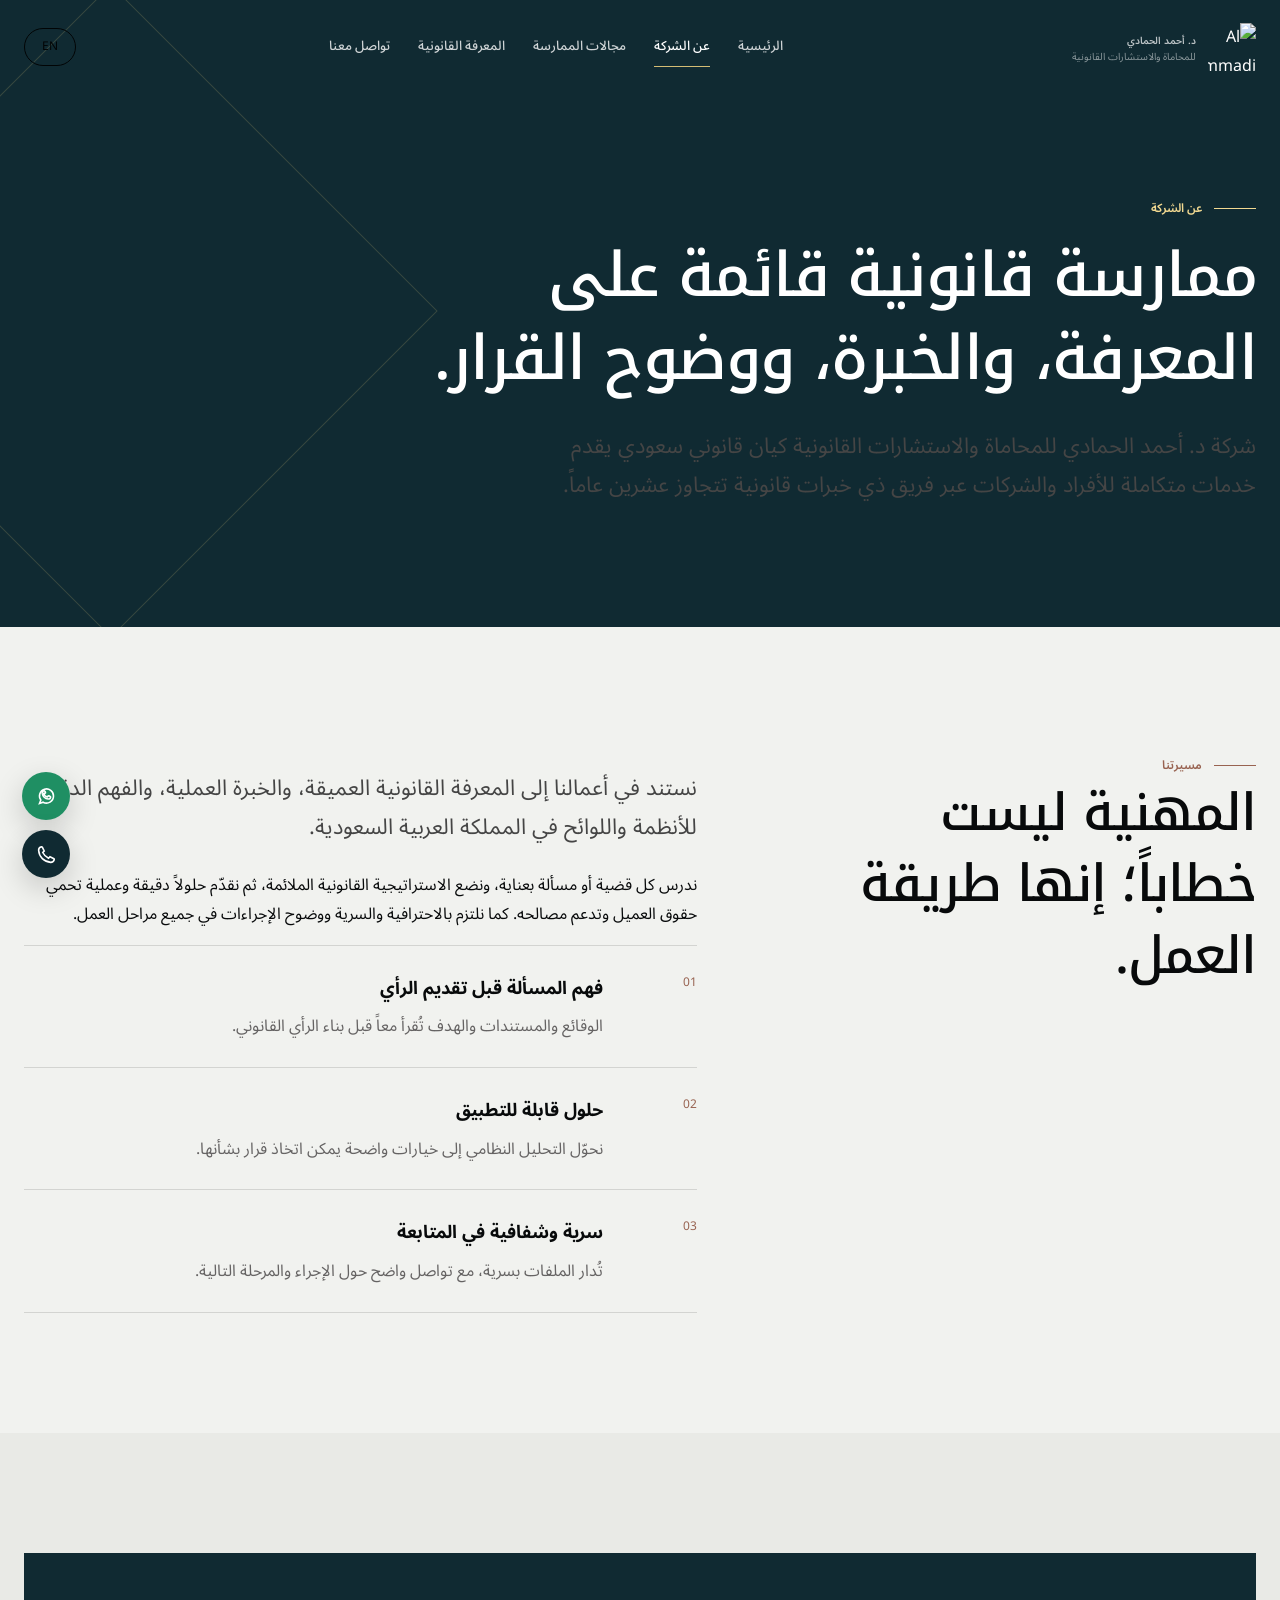
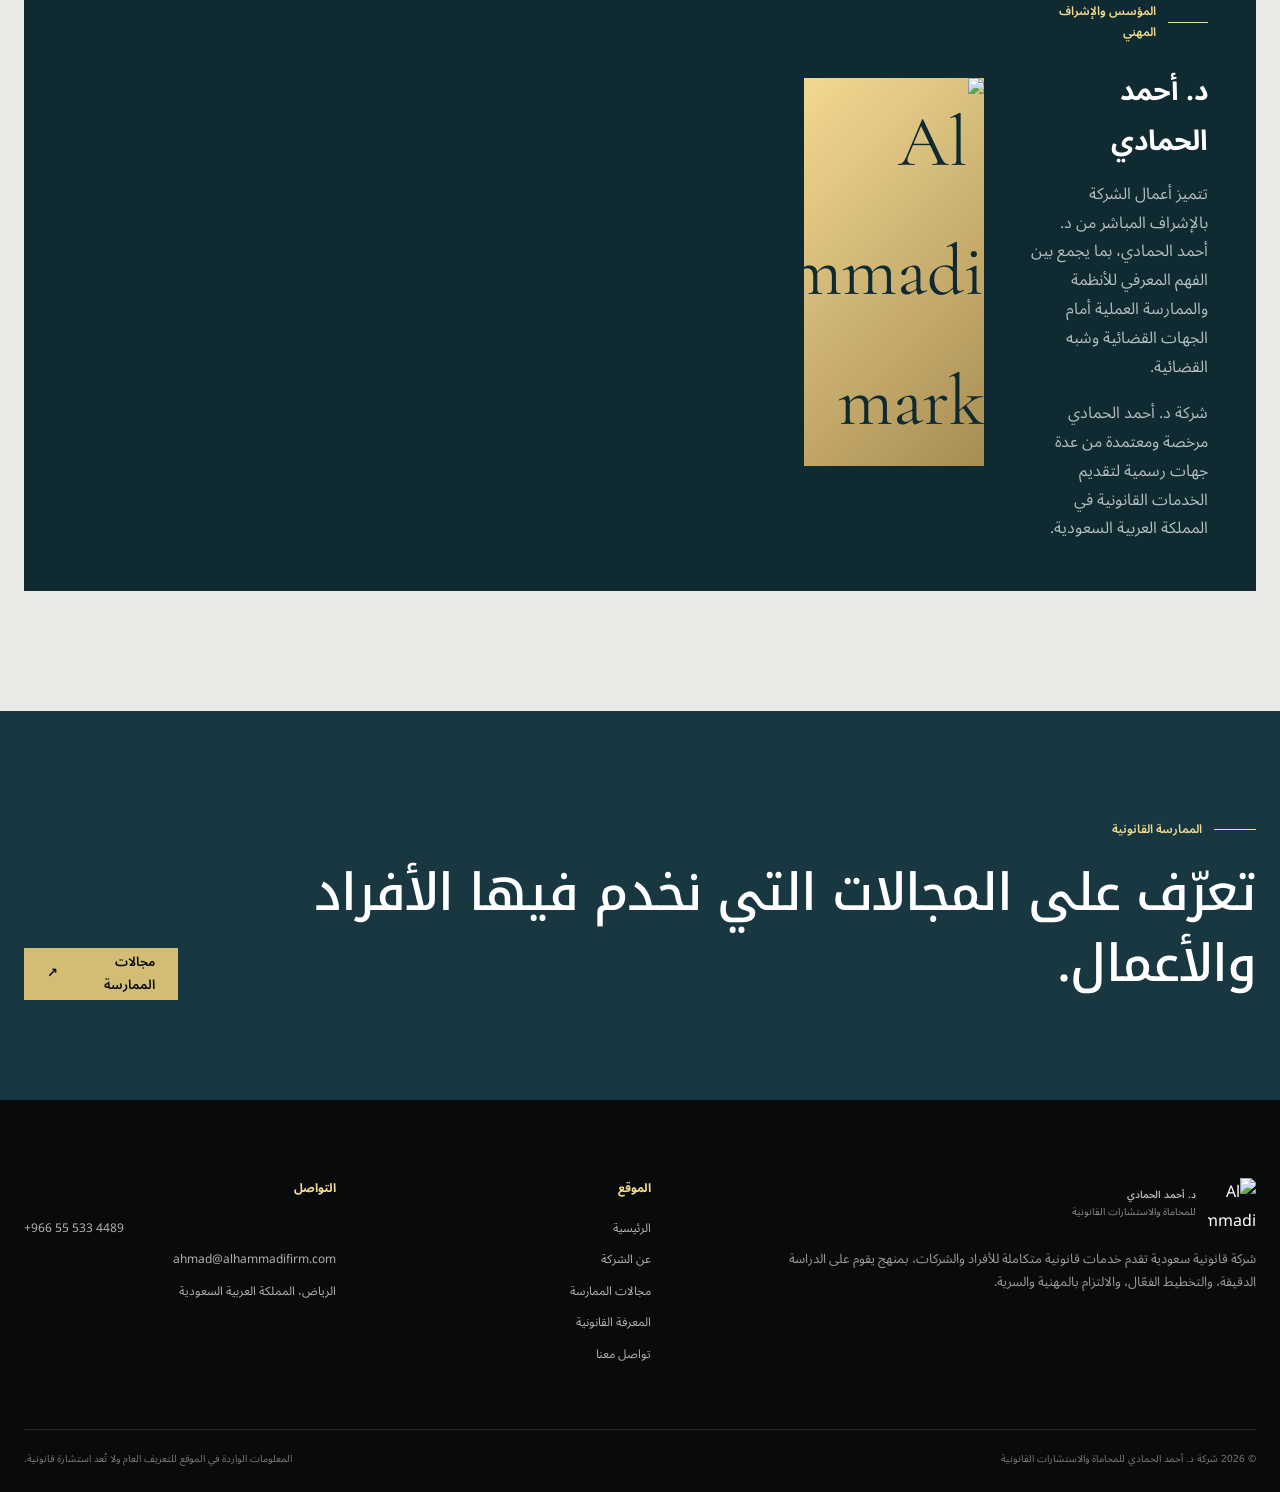
==== about.html @ 2053f221 "Add about.html" ====
<!doctype html>
<html lang="ar" dir="rtl">
<head>
  <meta charset="utf-8">
  <meta name="viewport" content="width=device-width, initial-scale=1">
  <meta name="description" content="تعرف على شركة د. أحمد الحمادي للمحاماة والاستشارات القانونية ومنهجها في الممارسة القانونية.">
  <meta name="theme-color" content="#102A32">
  <meta property="og:type" content="website"><meta property="og:title" content="About | Dr. Ahmad Al Hammadi Law Firm"><meta property="og:description" content="تعرف على شركة د. أحمد الحمادي للمحاماة والاستشارات القانونية ومنهجها في الممارسة القانونية.">
  <link rel="icon" href="https://alhammadifirm.com/wp-content/uploads/2026/07/cropped-1-300x300.png" type="image/png">
  <link rel="stylesheet" href="assets/styles.css">
  <title>عن الشركة | د. أحمد الحمادي</title>
</head>
<body data-title-ar="عن الشركة | د. أحمد الحمادي" data-title-en="About | Dr. Ahmad Al Hammadi Law Firm">

<header class="site-header">
  <div class="container header-inner">
    <a class="brand" href="index.html" aria-label="Al Hammadi Law Firm">
      <img src="https://alhammadifirm.com/wp-content/uploads/2026/07/cropped-1-300x300.png" alt="Al Hammadi Law Firm logo">
      <span class="brand-copy">
        <strong><span class="lang-ar">د. أحمد الحمادي</span><span class="lang-en">Dr. Ahmad Al Hammadi</span></strong>
        <span><span class="lang-ar">للمحاماة والاستشارات القانونية</span><span class="lang-en">Law Firm & Legal Consultancy</span></span>
      </span>
    </a>
    <nav class="nav" aria-label="Main navigation"><a href="index.html" class=""><span class="lang-ar">الرئيسية</span><span class="lang-en">Home</span></a><a href="about.html" class="active"><span class="lang-ar">عن الشركة</span><span class="lang-en">About</span></a><a href="practice-areas.html" class=""><span class="lang-ar">مجالات الممارسة</span><span class="lang-en">Practice Areas</span></a><a href="knowledge.html" class=""><span class="lang-ar">المعرفة القانونية</span><span class="lang-en">Legal Knowledge</span></a><a href="contact.html" class=""><span class="lang-ar">تواصل معنا</span><span class="lang-en">Contact</span></a></nav>
    <div class="header-actions">
      <button class="lang-switch" data-lang-switch type="button">EN</button>
      <button class="menu-toggle" data-menu-toggle type="button" aria-expanded="false" aria-label="Menu">☰</button>
    </div>
  </div>
</header>
<main>
<section class="page-hero"><div class="container"><div class="page-hero-copy"><span class="eyebrow light"><span class="lang-ar">عن الشركة</span><span class="lang-en">About the firm</span></span><h1 class="title-xl"><span class="lang-ar">ممارسة قانونية قائمة على المعرفة، والخبرة، ووضوح القرار.</span><span class="lang-en">Legal practice grounded in knowledge, experience and clarity.</span></h1><p class="lead"><span class="lang-ar">شركة د. أحمد الحمادي للمحاماة والاستشارات القانونية كيان قانوني سعودي يقدم خدمات متكاملة للأفراد والشركات عبر فريق ذي خبرات قانونية تتجاوز عشرين عاماً.</span><span class="lang-en">Dr. Ahmad Al Hammadi Law Firm & Legal Consultancy is a Saudi legal practice serving individuals and businesses through a team with more than twenty years of legal experience.</span></p></div></div></section>
<section class="section"><div class="container split"><div class="sticky reveal"><span class="eyebrow"><span class="lang-ar">مسيرتنا</span><span class="lang-en">Our practice</span></span><h2 class="title-lg"><span class="lang-ar">المهنية ليست خطاباً؛ إنها طريقة العمل.</span><span class="lang-en">Professionalism is not a statement. It is the way the work is done.</span></h2></div><div class="copy reveal"><p class="lead"><span class="lang-ar">نستند في أعمالنا إلى المعرفة القانونية العميقة، والخبرة العملية، والفهم الدقيق للأنظمة واللوائح في المملكة العربية السعودية.</span><span class="lang-en">Our work is grounded in legal knowledge, practical experience and a precise understanding of the laws and regulations of the Kingdom of Saudi Arabia.</span></p><p><span class="lang-ar">ندرس كل قضية أو مسألة بعناية، ونضع الاستراتيجية القانونية الملائمة، ثم نقدّم حلولاً دقيقة وعملية تحمي حقوق العميل وتدعم مصالحه. كما نلتزم بالاحترافية والسرية ووضوح الإجراءات في جميع مراحل العمل.</span><span class="lang-en">We study each matter carefully, develop the appropriate legal strategy and provide precise, practical solutions that protect client rights and support their interests. Professionalism, confidentiality and procedural clarity guide every stage of the engagement.</span></p><div class="rule-list"><div class="rule-item"><span class="rule-no">01</span><div><h3><span class="lang-ar">فهم المسألة قبل تقديم الرأي</span><span class="lang-en">Understand before advising</span></h3><p><span class="lang-ar">الوقائع والمستندات والهدف تُقرأ معاً قبل بناء الرأي القانوني.</span><span class="lang-en">Facts, documents and the client objective are considered together before legal advice is formed.</span></p></div></div><div class="rule-item"><span class="rule-no">02</span><div><h3><span class="lang-ar">حلول قابلة للتطبيق</span><span class="lang-en">Actionable legal solutions</span></h3><p><span class="lang-ar">نحوّل التحليل النظامي إلى خيارات واضحة يمكن اتخاذ قرار بشأنها.</span><span class="lang-en">We translate legal analysis into clear options that can support a decision.</span></p></div></div><div class="rule-item"><span class="rule-no">03</span><div><h3><span class="lang-ar">سرية وشفافية في المتابعة</span><span class="lang-en">Confidentiality & transparency</span></h3><p><span class="lang-ar">تُدار الملفات بسرية، مع تواصل واضح حول الإجراء والمرحلة التالية.</span><span class="lang-en">Matters are handled confidentially with clear communication on progress and next steps.</span></p></div></div></div></div></div></section>
<section class="section wash"><div class="container"><div class="founder-card reveal"><div><span class="eyebrow light"><span class="lang-ar">المؤسس والإشراف المهني</span><span class="lang-en">Founder & professional oversight</span></span><h2 class="founder-name"><span class="lang-ar">د. أحمد الحمادي</span><span class="lang-en">Dr. Ahmad Al Hammadi</span></h2><p><span class="lang-ar">تتميز أعمال الشركة بالإشراف المباشر من د. أحمد الحمادي، بما يجمع بين الفهم المعرفي للأنظمة والممارسة العملية أمام الجهات القضائية وشبه القضائية.</span><span class="lang-en">The firm’s work benefits from the direct oversight of Dr. Ahmad Al Hammadi, combining legal understanding with practical experience before judicial and quasi-judicial bodies.</span></p><p style="margin-top:18px"><span class="lang-ar">شركة د. أحمد الحمادي مرخصة ومعتمدة من عدة جهات رسمية لتقديم الخدمات القانونية في المملكة العربية السعودية.</span><span class="lang-en">The firm is licensed and accredited by official authorities to provide legal services in Saudi Arabia.</span></p></div><div class="founder-monogram"><img src="https://alhammadifirm.com/wp-content/uploads/2026/07/cropped-1-300x300.png" alt="Al Hammadi mark"></div></div></div></section>
<section class="cta"><div class="container cta-inner"><div><span class="eyebrow light"><span class="lang-ar">الممارسة القانونية</span><span class="lang-en">Legal practice</span></span><h2 class="title-lg"><span class="lang-ar">تعرّف على المجالات التي نخدم فيها الأفراد والأعمال.</span><span class="lang-en">Explore the practice areas serving individuals and businesses.</span></h2></div><a class="btn-primary" href="practice-areas.html"><span class="lang-ar">مجالات الممارسة</span><span class="lang-en">Practice areas</span> <span>↗</span></a></div></section>
</main>

<footer class="footer">
  <div class="container">
    <div class="footer-top">
      <div class="footer-brand">
        <a class="brand" href="index.html"><img src="https://alhammadifirm.com/wp-content/uploads/2026/07/cropped-1-300x300.png" alt="Al Hammadi Law Firm logo"><span class="brand-copy"><strong><span class="lang-ar">د. أحمد الحمادي</span><span class="lang-en">Dr. Ahmad Al Hammadi</span></strong><span><span class="lang-ar">للمحاماة والاستشارات القانونية</span><span class="lang-en">Law Firm & Legal Consultancy</span></span></span></a>
        <p><span class="lang-ar">شركة قانونية سعودية تقدم خدمات قانونية متكاملة للأفراد والشركات، بمنهج يقوم على الدراسة الدقيقة، والتخطيط الفعّال، والالتزام بالمهنية والسرية.</span><span class="lang-en">A Saudi law firm providing integrated legal services to individuals and businesses through careful analysis, effective planning, professionalism and confidentiality.</span></p>
      </div>
      <div><h4><span class="lang-ar">الموقع</span><span class="lang-en">Explore</span></h4><div class="footer-links"><a href="index.html"><span class="lang-ar">الرئيسية</span><span class="lang-en">Home</span></a><a href="about.html"><span class="lang-ar">عن الشركة</span><span class="lang-en">About</span></a><a href="practice-areas.html"><span class="lang-ar">مجالات الممارسة</span><span class="lang-en">Practice Areas</span></a><a href="knowledge.html"><span class="lang-ar">المعرفة القانونية</span><span class="lang-en">Legal Knowledge</span></a><a href="contact.html"><span class="lang-ar">تواصل معنا</span><span class="lang-en">Contact</span></a></div></div>
      <div><h4><span class="lang-ar">التواصل</span><span class="lang-en">Contact</span></h4><div class="footer-links">
        <a href="tel:+966555334489" dir="ltr">+966 55 533 4489</a>
        <a href="mailto:ahmad@alhammadifirm.com">ahmad@alhammadifirm.com</a>
        <span><span class="lang-ar">الرياض، المملكة العربية السعودية</span><span class="lang-en">Riyadh, Saudi Arabia</span></span>
      </div></div>
    </div>
    <div class="footer-bottom"><span>© 2026 <span class="lang-ar">شركة د. أحمد الحمادي للمحاماة والاستشارات القانونية</span><span class="lang-en">Dr. Ahmad Al Hammadi Law Firm & Legal Consultancy</span></span><span><span class="lang-ar">المعلومات الواردة في الموقع للتعريف العام ولا تُعد استشارة قانونية.</span><span class="lang-en">Website information is for general purposes and does not constitute legal advice.</span></span></div>
  </div>
</footer>
<div class="floating-actions" aria-label="Quick contact">
  <a class="float-btn whatsapp" href="https://wa.me/966555334489" target="_blank" rel="noopener" aria-label="WhatsApp">
    <svg viewBox="0 0 24 24" fill="none" stroke="currentColor" stroke-width="1.8"><path d="M20 11.5A8 8 0 0 1 8.1 18.5L4 20l1.5-4A8 8 0 1 1 20 11.5Z"/><path d="M9 8.5c.3 2 2 3.7 4 4l1-1.2c.2-.2.5-.3.8-.1l1.5.7c.3.1.4.4.4.7-.2 1.4-1.4 2.4-2.8 2.3-3.5-.3-6.4-3.2-6.8-6.7-.1-1.4.9-2.6 2.3-2.8.3 0 .6.1.7.4l.7 1.5c.1.3.1.6-.1.8L9 8.5Z"/></svg>
  </a>
  <a class="float-btn call" href="tel:+966555334489" aria-label="Call">
    <svg viewBox="0 0 24 24" fill="none" stroke="currentColor" stroke-width="1.8"><path d="M7.2 3.5 9.4 8 7.7 9.7c1.2 2.4 4.2 5.4 6.6 6.6l1.7-1.7 4.5 2.2c.3.2.5.5.4.9-.5 2-2.1 3.3-4.1 3.3C9.2 20.5 3.5 14.8 3 7.2c-.1-2 1.3-3.6 3.3-4.1.4-.1.7.1.9.4Z"/></svg>
  </a>
</div>
<script src="assets/app.js"></script>
</body></html>
---- assets/styles.css ----
@import url('https://fonts.googleapis.com/css2?family=Cormorant+Garamond:wght@500;600&family=Noto+Kufi+Arabic:wght@300;400;500;600&family=Noto+Sans+Arabic:wght@300;400;500;600&display=swap');
:root{--ink:#080a0b;--night:#102a32;--night2:#183741;--paper:#f1f2ef;--wash:#e9eae6;--muted:#656363;--gold:#d3bc74;--gold2:#f2d991;--copper:#986351;--line:rgba(8,10,11,.13);--container:min(1240px,calc(100vw - 48px));--shadow:0 18px 60px rgba(8,10,11,.1)}
*{box-sizing:border-box}html{scroll-behavior:smooth;background:var(--paper)}body{margin:0;background:var(--paper);color:var(--ink);font-family:'Noto Sans Arabic',system-ui,-apple-system,BlinkMacSystemFont,'Segoe UI',sans-serif;line-height:1.8;overflow-x:hidden}html[dir=ltr] body{font-family:Inter,system-ui,-apple-system,BlinkMacSystemFont,'Segoe UI',sans-serif;line-height:1.65}body.menu-open{overflow:hidden}a{color:inherit;text-decoration:none}button,input,textarea,select{font:inherit}img,svg{max-width:100%;display:block}::selection{background:var(--gold);color:var(--ink)}.container{width:var(--container);margin-inline:auto}.section{padding:120px 0;position:relative}.section.compact{padding:84px 0}.section.dark{background:var(--night);color:#fff}.section.ink{background:var(--ink);color:#fff}.section.wash{background:var(--wash)}.section-border{border-top:1px solid var(--line)}
.lang-en{display:none!important}html[lang=en] .lang-ar{display:none!important}html[lang=en] .lang-en{display:initial!important}
.eyebrow{display:inline-flex;align-items:center;gap:12px;text-transform:uppercase;letter-spacing:.12em;font-size:12px;font-weight:600;color:var(--copper)}html[dir=rtl] .eyebrow{letter-spacing:0}.eyebrow:before{content:"";width:42px;height:1px;background:currentColor}.eyebrow.light{color:var(--gold2)}
.display{margin:18px 0 0;font-family:'Cormorant Garamond',Georgia,serif;font-weight:500;font-size:clamp(54px,7.1vw,108px);line-height:.95;letter-spacing:-.035em}html[dir=rtl] .display{font-family:'Noto Kufi Arabic',sans-serif;font-size:clamp(43px,5.8vw,82px);line-height:1.35;letter-spacing:-.045em}
.title-xl{margin:16px 0 0;font-family:'Cormorant Garamond',Georgia,serif;font-weight:500;font-size:clamp(46px,5.4vw,78px);line-height:1;letter-spacing:-.025em}html[dir=rtl] .title-xl{font-family:'Noto Kufi Arabic',sans-serif;font-size:clamp(38px,4.8vw,64px);line-height:1.35}
.title-lg{margin:0;font-family:'Cormorant Garamond',Georgia,serif;font-weight:500;font-size:clamp(40px,4.5vw,68px);line-height:1.05;letter-spacing:-.02em}html[dir=rtl] .title-lg{font-family:'Noto Kufi Arabic',sans-serif;font-size:clamp(34px,4vw,56px);line-height:1.4}
.title-md{font-family:'Cormorant Garamond',Georgia,serif;font-size:34px;line-height:1.1;margin:0;font-weight:600}html[dir=rtl] .title-md{font-family:'Noto Kufi Arabic',sans-serif;font-size:27px;line-height:1.45}.lead{font-size:clamp(19px,1.7vw,24px);line-height:1.8;color:#454545}.dark .lead,.ink .lead{color:rgba(255,255,255,.74)}.muted{color:var(--muted)}.small{font-size:14px}
.link-arrow{display:inline-flex;align-items:center;gap:14px;font-weight:600;font-size:14px;padding-bottom:7px;border-bottom:1px solid currentColor}.link-arrow .arrow{transition:transform .25s ease}html[dir=rtl] .link-arrow:hover .arrow{transform:translateX(-5px)}html[dir=ltr] .link-arrow:hover .arrow{transform:translateX(5px)}
.site-header{position:absolute;top:0;inset-inline:0;z-index:50;color:#fff;transition:background .3s,color .3s,box-shadow .3s}.site-header.is-sticky{position:fixed;background:rgba(241,242,239,.95);color:var(--ink);backdrop-filter:blur(16px);box-shadow:0 1px 0 rgba(8,10,11,.1)}.header-inner{min-height:94px;display:flex;align-items:center;justify-content:space-between;gap:26px}.brand{display:flex;align-items:center;gap:12px;min-width:220px}.brand img{width:48px;height:48px;border-radius:2px;object-fit:cover}.brand-copy{line-height:1.25}.brand-copy strong{display:block;font-size:13px;font-weight:600}.brand-copy span{display:block;font-size:10px;opacity:.72;margin-top:4px}.nav{display:flex;align-items:center;gap:28px;font-size:13px;font-weight:500}.nav a{position:relative;opacity:.8;white-space:nowrap}.nav a:hover,.nav a.active{opacity:1}.nav a:after{content:"";position:absolute;height:1px;background:var(--gold);inset-inline-start:0;bottom:-8px;width:0;transition:width .25s}.nav a:hover:after,.nav a.active:after{width:100%}.header-actions{display:flex;align-items:center;gap:10px}.lang-switch,.menu-toggle{background:transparent;border:1px solid currentColor;border-radius:999px;cursor:pointer;min-width:52px;height:38px;padding:0 13px;display:inline-flex;align-items:center;justify-content:center;font-size:12px;opacity:.9}.menu-toggle{display:none;min-width:38px;padding:0}
.hero{min-height:860px;height:100svh;max-height:980px;background:var(--night);color:#fff;position:relative;overflow:hidden;display:grid;align-items:end}.hero:before{content:"";position:absolute;inset:0;background:linear-gradient(90deg,rgba(255,255,255,.045) 1px,transparent 1px) 0 0/86px 100%,linear-gradient(rgba(255,255,255,.035) 1px,transparent 1px) 0 0/100% 86px,radial-gradient(circle at 80% 20%,rgba(211,188,116,.13),transparent 30%);opacity:.65}.hero:after{content:"";position:absolute;width:58vw;height:58vw;max-width:750px;max-height:750px;inset-inline-end:-11vw;top:13%;border:1px solid rgba(211,188,116,.28);transform:rotate(45deg);box-shadow:inset 0 0 0 52px rgba(16,42,50,.1),inset 0 0 0 53px rgba(211,188,116,.11),inset 0 0 0 125px rgba(16,42,50,.1),inset 0 0 0 126px rgba(211,188,116,.09)}.hero-mark{position:absolute;inset-inline-end:7vw;top:20%;width:320px;height:500px;opacity:.22;pointer-events:none}.hero-mark span{position:absolute;inset-inline:0;margin:auto;border:1px solid var(--gold);border-bottom:0}.hero-mark span:nth-child(1){width:100%;height:100%}.hero-mark span:nth-child(2){width:74%;height:82%;top:18%}.hero-mark span:nth-child(3){width:49%;height:64%;top:36%}.hero-mark span:nth-child(4){width:24%;height:46%;top:54%}.hero-mark span:nth-child(5){width:8%;height:11%;top:64%;background:var(--gold)}.hero-inner{position:relative;z-index:2;padding-bottom:92px}.hero-grid{display:grid;grid-template-columns:minmax(0,1.25fr) minmax(250px,.45fr);gap:80px;align-items:end}.hero .display{max-width:890px}.hero-sub{max-width:620px;margin:30px 0 0;color:rgba(255,255,255,.72);font-size:17px}.hero-bottom{display:flex;gap:12px;align-items:center;margin-top:40px;flex-wrap:wrap}.btn-primary,.btn-ghost{min-height:52px;padding:0 22px;display:inline-flex;align-items:center;justify-content:center;gap:16px;border:1px solid var(--gold);font-size:13px;font-weight:600;transition:.25s}.btn-primary{background:var(--gold);color:var(--ink)}.btn-primary:hover{background:var(--gold2);border-color:var(--gold2);transform:translateY(-2px)}.btn-ghost{color:#fff;background:transparent}.btn-ghost:hover{background:rgba(255,255,255,.08)}.hero-side{border-inline-start:1px solid rgba(255,255,255,.18);padding-inline-start:34px}.hero-stat{font-family:'Cormorant Garamond',serif;font-size:76px;line-height:1;color:var(--gold2)}.hero-stat-copy{margin-top:12px;color:rgba(255,255,255,.65);font-size:14px}
.split{display:grid;grid-template-columns:minmax(0,.8fr) minmax(0,1.2fr);gap:110px;align-items:start}.sticky{position:sticky;top:140px}.copy p{max-width:760px}.copy p+p{margin-top:24px}.copy .link-arrow{margin-top:24px}.section-head{display:grid;grid-template-columns:minmax(0,1fr) minmax(250px,.48fr);gap:70px;align-items:end;margin-bottom:54px}.section-head p{margin:0;color:var(--muted)}
.practices-grid{display:grid;grid-template-columns:repeat(3,1fr);border-top:1px solid var(--line);border-inline-start:1px solid var(--line)}.practice-card{min-height:285px;padding:34px;border-inline-end:1px solid var(--line);border-bottom:1px solid var(--line);display:flex;flex-direction:column;position:relative;transition:background .3s,color .3s,transform .3s}.practice-card:hover{background:var(--night);color:#fff;transform:translateY(-2px)}.practice-no{font-size:12px;color:var(--copper)}.practice-card h3{font-family:'Cormorant Garamond',serif;font-size:29px;line-height:1.1;margin:38px 0 12px}.practice-card p{font-size:13px;color:var(--muted);margin:0}.practice-card:hover p{color:rgba(255,255,255,.65)}.practice-link{margin-top:auto;padding-top:26px;font-size:12px;font-weight:600}
.approach-grid{display:grid;grid-template-columns:1fr 1fr;gap:100px;align-items:start}.approach-steps{border-top:1px solid rgba(255,255,255,.16)}.approach-step{display:grid;grid-template-columns:70px 1fr;gap:24px;padding:30px 0;border-bottom:1px solid rgba(255,255,255,.16)}.approach-step .n{color:var(--gold2);font-size:12px}.approach-step h3{margin:0 0 8px;font-size:18px}.approach-step p{margin:0;color:rgba(255,255,255,.62);font-size:14px}.metrics{display:grid;grid-template-columns:repeat(3,1fr);gap:0;border-block:1px solid var(--line)}.metric{padding:40px 30px;border-inline-end:1px solid var(--line);display:flex;align-items:flex-end;gap:20px}.metric:last-child{border-inline-end:0}.metric strong{font-family:'Cormorant Garamond',serif;font-size:62px;line-height:1;color:var(--night)}.metric span{font-size:13px;color:var(--muted)}
.ecosystem-grid{display:grid;grid-template-columns:repeat(2,1fr);border-top:1px solid var(--line)}.eco-card{display:grid;grid-template-columns:58px 1fr 34px;gap:22px;align-items:start;padding:30px 0;border-bottom:1px solid var(--line);transition:.25s}.eco-card:nth-child(odd){padding-inline-end:30px}.eco-card:nth-child(even){padding-inline-start:30px;border-inline-start:1px solid var(--line)}.eco-card:hover{padding-inline-start:12px}.eco-icon{font-size:12px;color:var(--copper)}.eco-card h3{margin:0 0 8px;font-size:17px}.eco-card p{margin:0;color:var(--muted);font-size:13px}.eco-card .out{font-size:18px}.cta{background:var(--night2);color:#fff;padding:100px 0}.cta-inner{display:flex;align-items:flex-end;justify-content:space-between;gap:50px}.cta .title-lg{margin-top:16px}
.page-hero{background:var(--night);color:#fff;min-height:560px;padding:190px 0 100px;position:relative;overflow:hidden}.page-hero:after{content:"";position:absolute;width:460px;height:460px;border:1px solid rgba(211,188,116,.2);transform:rotate(45deg);inset-inline-end:-120px;top:80px}.page-hero-copy{position:relative;z-index:2;max-width:940px}.page-hero-copy .lead{max-width:720px;margin-top:26px}.rule-list{border-top:1px solid var(--line)}.rule-item{display:grid;grid-template-columns:70px 1fr;gap:24px;padding:26px 0;border-bottom:1px solid var(--line)}.rule-no{font-size:12px;color:var(--copper)}.rule-item h3{margin:0 0 8px;font-size:18px}.rule-item p{margin:0;color:var(--muted)}
.founder-card{background:var(--night);color:#fff;padding:48px;display:grid;grid-template-columns:180px 1fr;gap:44px;align-items:center}.founder-monogram{width:180px;aspect-ratio:1;background:linear-gradient(135deg,var(--gold2),#a88d53);color:var(--night);display:grid;place-items:center;font-family:'Cormorant Garamond',serif;font-size:72px}.founder-name{font-size:28px;margin-bottom:12px}.founder-card p{color:rgba(255,255,255,.68);margin:0}.practice-detail{display:grid;grid-template-columns:100px 1fr;gap:40px;padding:46px 0;border-bottom:1px solid var(--line)}.practice-detail .no{font-size:12px;color:var(--copper)}.practice-detail h2{margin:0 0 12px;font-size:32px}.practice-detail p{margin:0;color:var(--muted)}.practice-detail-list{display:flex;gap:10px;flex-wrap:wrap;margin-top:22px}.practice-detail-list span{border:1px solid var(--line);padding:8px 12px;font-size:12px;background:rgba(255,255,255,.38)}
.contact-grid{display:grid;grid-template-columns:.85fr 1.15fr;gap:90px;align-items:start}.contact-list{border-top:1px solid var(--line);margin-top:36px}.contact-row{display:grid;grid-template-columns:140px 1fr;gap:24px;padding:20px 0;border-bottom:1px solid var(--line);font-size:14px}.contact-row>span:first-child{color:var(--muted)}.form-card{background:#fff;padding:42px;box-shadow:var(--shadow)}.form-grid{display:grid;grid-template-columns:1fr 1fr;gap:18px}.field{display:flex;flex-direction:column;gap:8px}.field.full{grid-column:1/-1}.field label{font-size:12px;font-weight:600}.field input,.field textarea,.field select{width:100%;border:0;border-bottom:1px solid var(--line);background:#f8f8f5;padding:14px 12px;outline:none;color:var(--ink)}.field textarea{min-height:140px;resize:vertical}.field input:focus,.field textarea:focus,.field select:focus{border-bottom-color:var(--gold)}.form-note{font-size:11px;color:var(--muted);margin-top:14px}
.footer{background:var(--ink);color:#fff;padding:78px 0 24px}.footer-top{display:grid;grid-template-columns:1.2fr .55fr .7fr;gap:70px}.footer-brand p{max-width:500px;color:rgba(255,255,255,.58);font-size:13px;margin:22px 0 0}.footer h4{font-size:12px;color:var(--gold2);margin:0 0 18px}.footer-links{display:flex;flex-direction:column;gap:10px;font-size:12px;color:rgba(255,255,255,.68)}.footer-links a:hover{color:#fff}.footer-bottom{margin-top:64px;padding-top:20px;border-top:1px solid rgba(255,255,255,.12);display:flex;justify-content:space-between;gap:30px;font-size:10px;color:rgba(255,255,255,.45)}
.floating-actions{position:fixed;inset-inline-end:22px;bottom:22px;z-index:70;display:flex;flex-direction:column;gap:10px}.float-btn{width:48px;height:48px;border-radius:50%;display:grid;place-items:center;color:#fff;box-shadow:0 10px 30px rgba(0,0,0,.18)}.float-btn svg{width:21px;height:21px}.float-btn.whatsapp{background:#1f8f63}.float-btn.call{background:var(--night)}.reveal{opacity:0;transform:translateY(24px);transition:opacity .7s ease,transform .7s ease}.reveal.in{opacity:1;transform:none}
@media(max-width:1050px){.nav{gap:16px;font-size:12px}.brand{min-width:auto}.brand-copy{display:none}.hero-grid,.split,.approach-grid,.contact-grid{grid-template-columns:1fr;gap:54px}.hero-side{max-width:400px}.sticky{position:static}.practices-grid{grid-template-columns:repeat(2,1fr)}.section-head{grid-template-columns:1fr;gap:24px}.footer-top{grid-template-columns:1fr 1fr}.footer-brand{grid-column:1/-1}}
@media(max-width:780px){:root{--container:min(100% - 32px,1240px)}.section{padding:84px 0}.header-inner{min-height:78px}.brand img{width:42px;height:42px}.nav{display:none;position:fixed;top:78px;inset-inline:0;background:var(--paper);color:var(--ink);padding:30px 24px;flex-direction:column;align-items:stretch;gap:0;border-top:1px solid var(--line);box-shadow:0 20px 40px rgba(0,0,0,.08)}.nav.mobile-open{display:flex}.nav a{padding:14px 0;border-bottom:1px solid var(--line)}.nav a:after{display:none}.menu-toggle{display:inline-flex}.site-header:not(.is-sticky) .nav{background:var(--night);color:#fff}.hero{min-height:760px;height:auto;padding-top:150px}.hero-inner{padding-bottom:64px}.hero-grid{gap:38px}.hero-side{border-inline-start:0;border-top:1px solid rgba(255,255,255,.18);padding-inline-start:0;padding-top:24px}.hero-stat{font-size:58px}.hero-mark{inset-inline-end:-120px;width:250px;height:400px}.hero:after{width:90vw;height:90vw}.practices-grid{grid-template-columns:1fr}.practice-card{min-height:240px}.metrics{grid-template-columns:1fr}.metric{border-inline-end:0;border-bottom:1px solid var(--line)}.ecosystem-grid{grid-template-columns:1fr}.eco-card:nth-child(odd),.eco-card:nth-child(even){padding-inline:0;border-inline-start:0}.cta-inner{align-items:flex-start;flex-direction:column}.footer-top{grid-template-columns:1fr}.footer-brand{grid-column:auto}.footer-bottom{flex-direction:column}.founder-card{grid-template-columns:1fr}.founder-monogram{width:130px}.practice-detail{grid-template-columns:52px 1fr;gap:18px}.contact-row{grid-template-columns:1fr;gap:4px}.form-grid{grid-template-columns:1fr}.field.full{grid-column:auto}.form-card{padding:26px}.page-hero{min-height:500px;padding:160px 0 80px}}
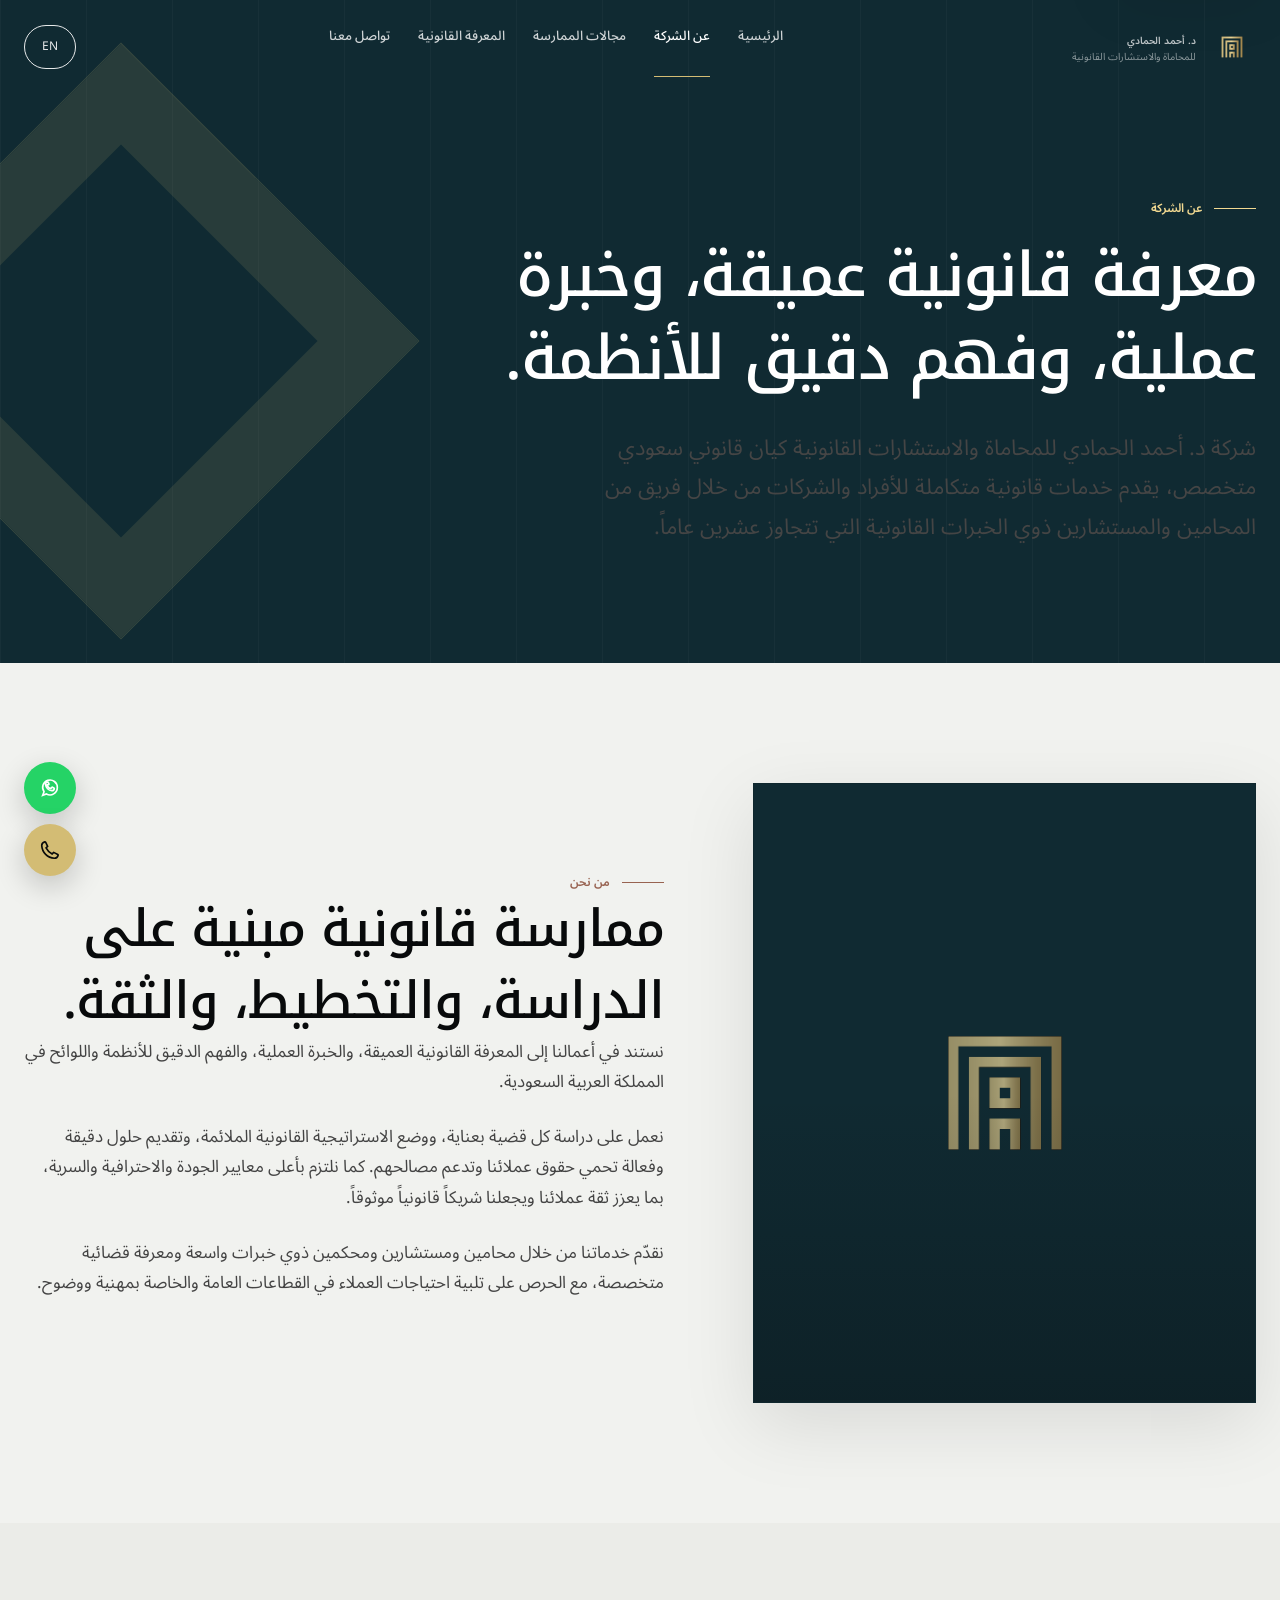
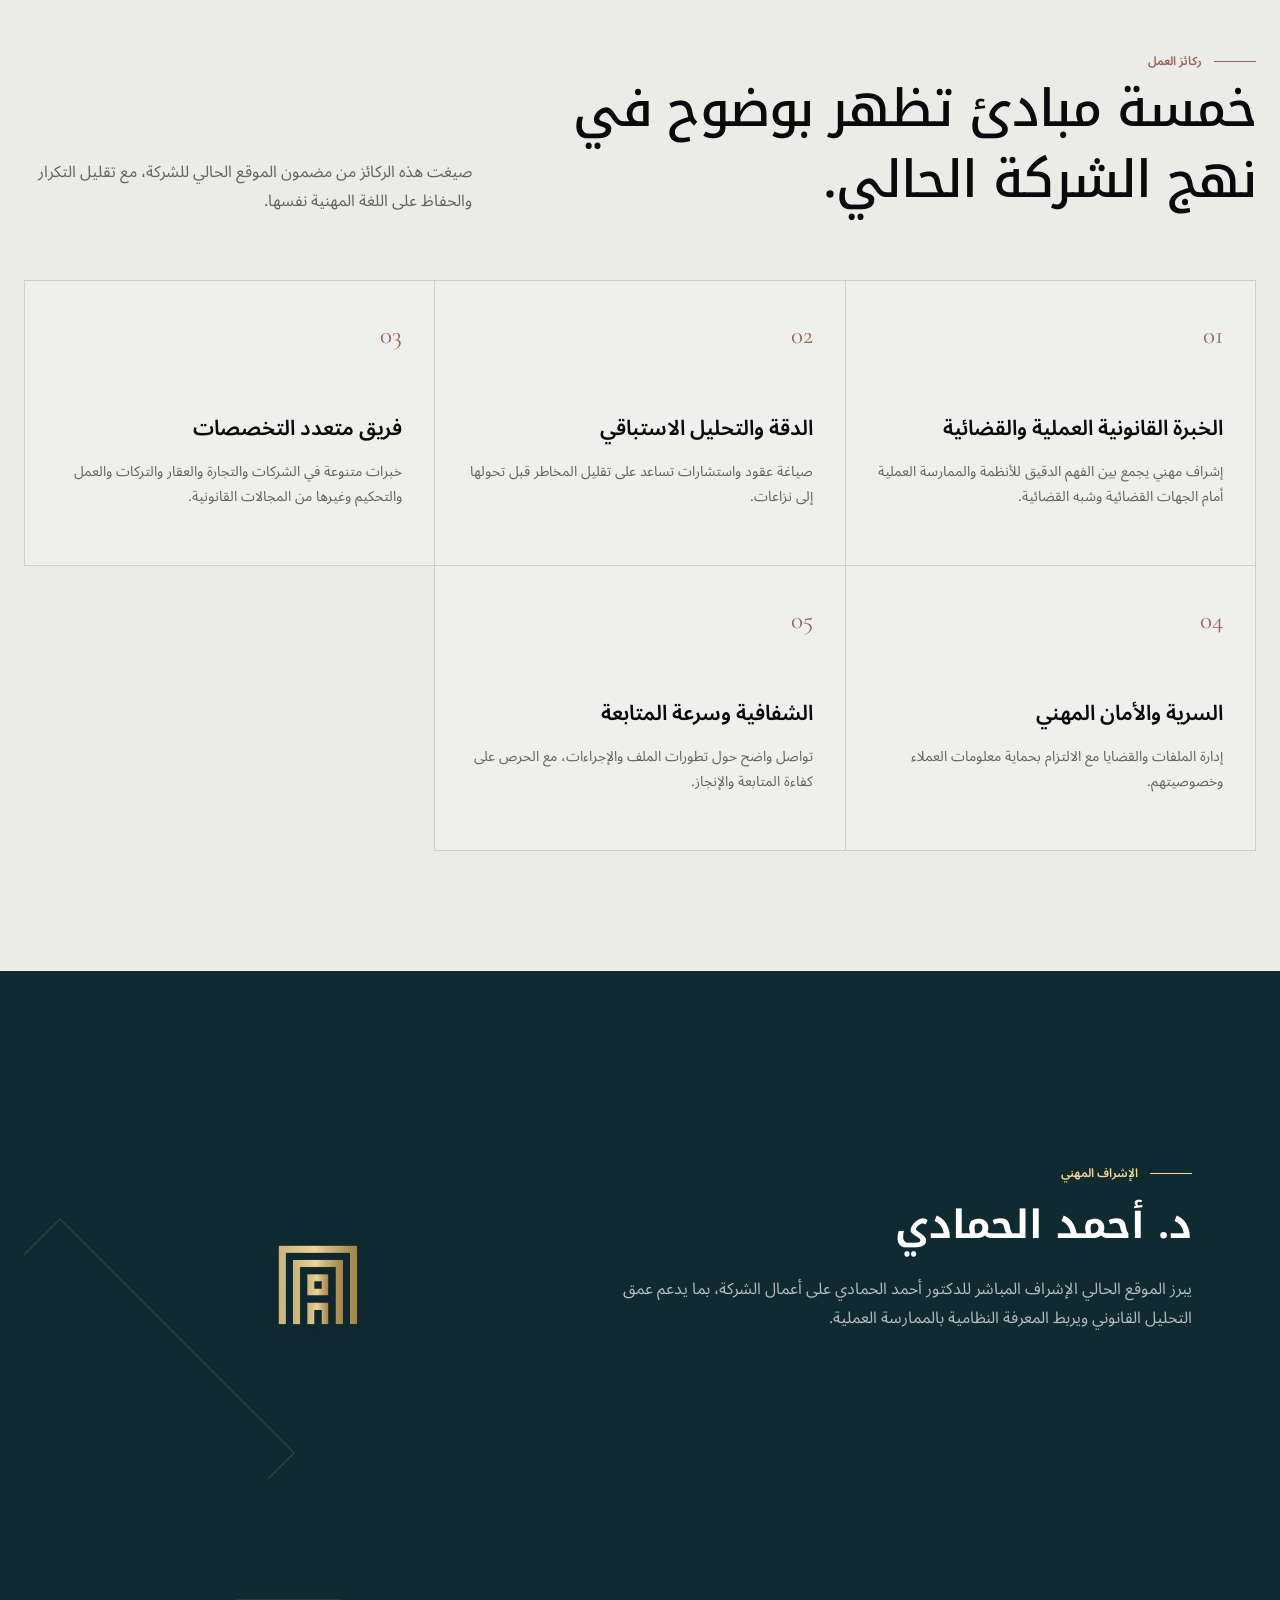
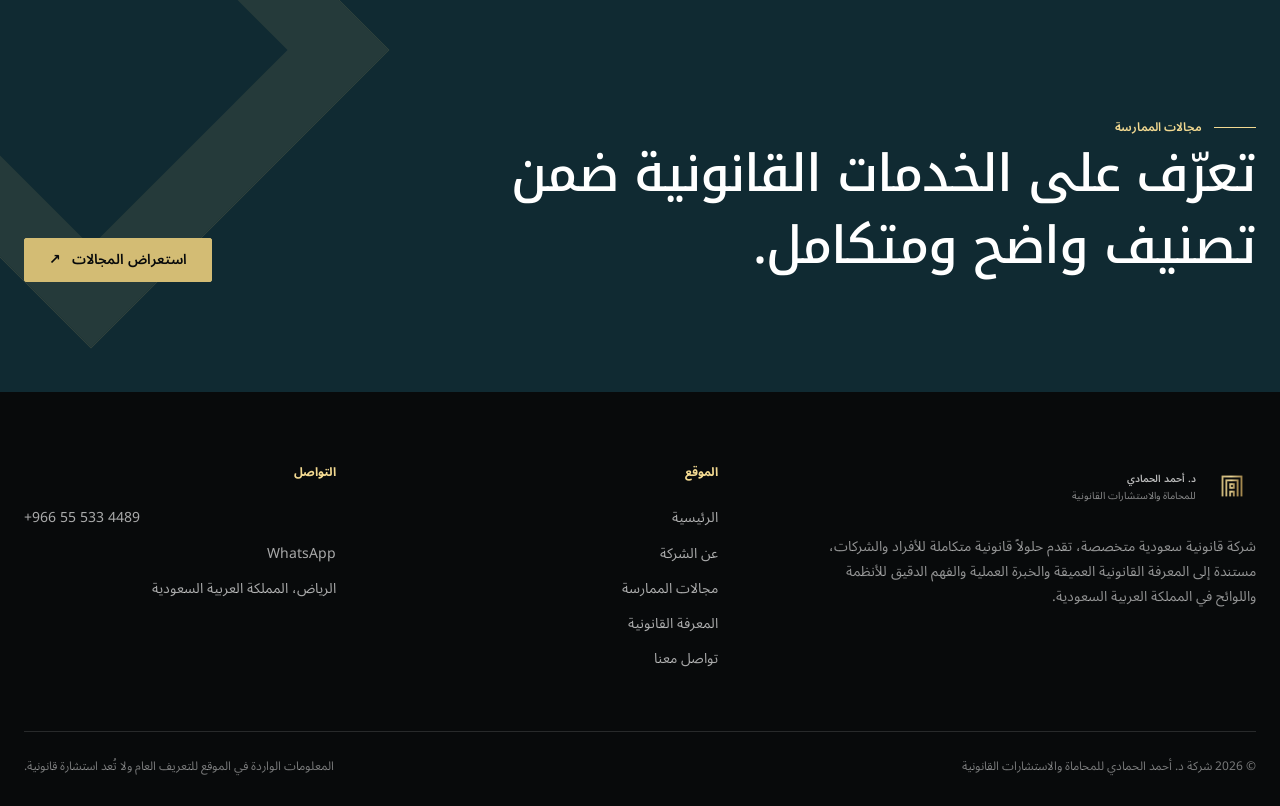
==== commit 7ace2d8e: "Refine Al Hammadi website content, responsive UX and imagery" ====
--- a/about.html
+++ b/about.html
@@ -2,62 +2,63 @@
 <html lang="ar" dir="rtl">
 <head>
   <meta charset="utf-8">
-  <meta name="viewport" content="width=device-width, initial-scale=1">
-  <meta name="description" content="تعرف على شركة د. أحمد الحمادي للمحاماة والاستشارات القانونية ومنهجها في الممارسة القانونية.">
+  <meta name="viewport" content="width=device-width, initial-scale=1, viewport-fit=cover">
+  <meta name="description" content="تعرف على شركة د. أحمد الحمادي للمحاماة والاستشارات القانونية ومنهجها المهني وخبراتها القانونية.">
   <meta name="theme-color" content="#102A32">
-  <meta property="og:type" content="website"><meta property="og:title" content="About | Dr. Ahmad Al Hammadi Law Firm"><meta property="og:description" content="تعرف على شركة د. أحمد الحمادي للمحاماة والاستشارات القانونية ومنهجها في الممارسة القانونية.">
-  <link rel="icon" href="https://alhammadifirm.com/wp-content/uploads/2026/07/cropped-1-300x300.png" type="image/png">
+  <meta property="og:type" content="website"><meta property="og:title" content="About | Dr. Ahmad Al Hammadi Law Firm"><meta property="og:description" content="تعرف على شركة د. أحمد الحمادي للمحاماة والاستشارات القانونية ومنهجها المهني وخبراتها القانونية.">
+  <link rel="icon" href="assets/favicon.svg" type="image/svg+xml">
   <link rel="stylesheet" href="assets/styles.css">
-  <title>عن الشركة | د. أحمد الحمادي</title>
+  <title>عن الشركة | شركة د. أحمد الحمادي</title>
 </head>
-<body data-title-ar="عن الشركة | د. أحمد الحمادي" data-title-en="About | Dr. Ahmad Al Hammadi Law Firm">
+<body data-title-ar="عن الشركة | شركة د. أحمد الحمادي" data-title-en="About | Dr. Ahmad Al Hammadi Law Firm">
+<a class="skip-link" href="#main-content"><span class="lang-ar">تجاوز إلى المحتوى</span><span class="lang-en">Skip to content</span></a>
 
 <header class="site-header">
   <div class="container header-inner">
     <a class="brand" href="index.html" aria-label="Al Hammadi Law Firm">
-      <img src="https://alhammadifirm.com/wp-content/uploads/2026/07/cropped-1-300x300.png" alt="Al Hammadi Law Firm logo">
-      <span class="brand-copy">
-        <strong><span class="lang-ar">د. أحمد الحمادي</span><span class="lang-en">Dr. Ahmad Al Hammadi</span></strong>
-        <span><span class="lang-ar">للمحاماة والاستشارات القانونية</span><span class="lang-en">Law Firm & Legal Consultancy</span></span>
-      </span>
+      <img src="assets/logo.png" alt="شعار شركة د. أحمد الحمادي للمحاماة والاستشارات القانونية">
+      <span class="brand-copy"><strong><span class="lang-ar">د. أحمد الحمادي</span><span class="lang-en">Dr. Ahmad Al Hammadi</span></strong><span><span class="lang-ar">للمحاماة والاستشارات القانونية</span><span class="lang-en">Law Firm & Legal Consultancy</span></span></span>
     </a>
     <nav class="nav" aria-label="Main navigation"><a href="index.html" class=""><span class="lang-ar">الرئيسية</span><span class="lang-en">Home</span></a><a href="about.html" class="active"><span class="lang-ar">عن الشركة</span><span class="lang-en">About</span></a><a href="practice-areas.html" class=""><span class="lang-ar">مجالات الممارسة</span><span class="lang-en">Practice Areas</span></a><a href="knowledge.html" class=""><span class="lang-ar">المعرفة القانونية</span><span class="lang-en">Legal Knowledge</span></a><a href="contact.html" class=""><span class="lang-ar">تواصل معنا</span><span class="lang-en">Contact</span></a></nav>
     <div class="header-actions">
       <button class="lang-switch" data-lang-switch type="button">EN</button>
-      <button class="menu-toggle" data-menu-toggle type="button" aria-expanded="false" aria-label="Menu">☰</button>
+      <button class="menu-toggle" data-menu-toggle type="button" aria-expanded="false" aria-label="فتح القائمة">☰</button>
     </div>
   </div>
 </header>
-<main>
-<section class="page-hero"><div class="container"><div class="page-hero-copy"><span class="eyebrow light"><span class="lang-ar">عن الشركة</span><span class="lang-en">About the firm</span></span><h1 class="title-xl"><span class="lang-ar">ممارسة قانونية قائمة على المعرفة، والخبرة، ووضوح القرار.</span><span class="lang-en">Legal practice grounded in knowledge, experience and clarity.</span></h1><p class="lead"><span class="lang-ar">شركة د. أحمد الحمادي للمحاماة والاستشارات القانونية كيان قانوني سعودي يقدم خدمات متكاملة للأفراد والشركات عبر فريق ذي خبرات قانونية تتجاوز عشرين عاماً.</span><span class="lang-en">Dr. Ahmad Al Hammadi Law Firm & Legal Consultancy is a Saudi legal practice serving individuals and businesses through a team with more than twenty years of legal experience.</span></p></div></div></section>
-<section class="section"><div class="container split"><div class="sticky reveal"><span class="eyebrow"><span class="lang-ar">مسيرتنا</span><span class="lang-en">Our practice</span></span><h2 class="title-lg"><span class="lang-ar">المهنية ليست خطاباً؛ إنها طريقة العمل.</span><span class="lang-en">Professionalism is not a statement. It is the way the work is done.</span></h2></div><div class="copy reveal"><p class="lead"><span class="lang-ar">نستند في أعمالنا إلى المعرفة القانونية العميقة، والخبرة العملية، والفهم الدقيق للأنظمة واللوائح في المملكة العربية السعودية.</span><span class="lang-en">Our work is grounded in legal knowledge, practical experience and a precise understanding of the laws and regulations of the Kingdom of Saudi Arabia.</span></p><p><span class="lang-ar">ندرس كل قضية أو مسألة بعناية، ونضع الاستراتيجية القانونية الملائمة، ثم نقدّم حلولاً دقيقة وعملية تحمي حقوق العميل وتدعم مصالحه. كما نلتزم بالاحترافية والسرية ووضوح الإجراءات في جميع مراحل العمل.</span><span class="lang-en">We study each matter carefully, develop the appropriate legal strategy and provide precise, practical solutions that protect client rights and support their interests. Professionalism, confidentiality and procedural clarity guide every stage of the engagement.</span></p><div class="rule-list"><div class="rule-item"><span class="rule-no">01</span><div><h3><span class="lang-ar">فهم المسألة قبل تقديم الرأي</span><span class="lang-en">Understand before advising</span></h3><p><span class="lang-ar">الوقائع والمستندات والهدف تُقرأ معاً قبل بناء الرأي القانوني.</span><span class="lang-en">Facts, documents and the client objective are considered together before legal advice is formed.</span></p></div></div><div class="rule-item"><span class="rule-no">02</span><div><h3><span class="lang-ar">حلول قابلة للتطبيق</span><span class="lang-en">Actionable legal solutions</span></h3><p><span class="lang-ar">نحوّل التحليل النظامي إلى خيارات واضحة يمكن اتخاذ قرار بشأنها.</span><span class="lang-en">We translate legal analysis into clear options that can support a decision.</span></p></div></div><div class="rule-item"><span class="rule-no">03</span><div><h3><span class="lang-ar">سرية وشفافية في المتابعة</span><span class="lang-en">Confidentiality & transparency</span></h3><p><span class="lang-ar">تُدار الملفات بسرية، مع تواصل واضح حول الإجراء والمرحلة التالية.</span><span class="lang-en">Matters are handled confidentially with clear communication on progress and next steps.</span></p></div></div></div></div></div></section>
-<section class="section wash"><div class="container"><div class="founder-card reveal"><div><span class="eyebrow light"><span class="lang-ar">المؤسس والإشراف المهني</span><span class="lang-en">Founder & professional oversight</span></span><h2 class="founder-name"><span class="lang-ar">د. أحمد الحمادي</span><span class="lang-en">Dr. Ahmad Al Hammadi</span></h2><p><span class="lang-ar">تتميز أعمال الشركة بالإشراف المباشر من د. أحمد الحمادي، بما يجمع بين الفهم المعرفي للأنظمة والممارسة العملية أمام الجهات القضائية وشبه القضائية.</span><span class="lang-en">The firm’s work benefits from the direct oversight of Dr. Ahmad Al Hammadi, combining legal understanding with practical experience before judicial and quasi-judicial bodies.</span></p><p style="margin-top:18px"><span class="lang-ar">شركة د. أحمد الحمادي مرخصة ومعتمدة من عدة جهات رسمية لتقديم الخدمات القانونية في المملكة العربية السعودية.</span><span class="lang-en">The firm is licensed and accredited by official authorities to provide legal services in Saudi Arabia.</span></p></div><div class="founder-monogram"><img src="https://alhammadifirm.com/wp-content/uploads/2026/07/cropped-1-300x300.png" alt="Al Hammadi mark"></div></div></div></section>
-<section class="cta"><div class="container cta-inner"><div><span class="eyebrow light"><span class="lang-ar">الممارسة القانونية</span><span class="lang-en">Legal practice</span></span><h2 class="title-lg"><span class="lang-ar">تعرّف على المجالات التي نخدم فيها الأفراد والأعمال.</span><span class="lang-en">Explore the practice areas serving individuals and businesses.</span></h2></div><a class="btn-primary" href="practice-areas.html"><span class="lang-ar">مجالات الممارسة</span><span class="lang-en">Practice areas</span> <span>↗</span></a></div></section>
+<main id="main-content">
+<section class="page-hero"><div class="container"><div class="page-hero-copy"><span class="eyebrow light"><span class="lang-ar">عن الشركة</span><span class="lang-en">About the firm</span></span><h1 class="title-xl"><span class="lang-ar">معرفة قانونية عميقة، وخبرة عملية، وفهم دقيق للأنظمة.</span><span class="lang-en">Deep legal knowledge, practical experience and precise understanding of the law.</span></h1><p class="lead"><span class="lang-ar">شركة د. أحمد الحمادي للمحاماة والاستشارات القانونية كيان قانوني سعودي متخصص، يقدم خدمات قانونية متكاملة للأفراد والشركات من خلال فريق من المحامين والمستشارين ذوي الخبرات القانونية التي تتجاوز عشرين عاماً.</span><span class="lang-en">Dr. Ahmad Al Hammadi Law Firm & Legal Consultancy is a specialised Saudi legal practice providing integrated services to individuals and businesses through lawyers and consultants with more than twenty years of legal experience.</span></p></div></div></section>
+<section class="section"><div class="container editorial-split"><div class="visual-panel portrait reveal" aria-hidden="true"><img src="assets/source-images/about-current.png" alt="" loading="lazy"><div class="visual-fallback"><img src="assets/logo.png" alt=""></div></div><div class="copy reveal"><span class="eyebrow"><span class="lang-ar">من نحن</span><span class="lang-en">Who we are</span></span><h2 class="title-lg"><span class="lang-ar">ممارسة قانونية مبنية على الدراسة، والتخطيط، والثقة.</span><span class="lang-en">Legal practice built on analysis, planning and trust.</span></h2><p class="lead"><span class="lang-ar">نستند في أعمالنا إلى المعرفة القانونية العميقة، والخبرة العملية، والفهم الدقيق للأنظمة واللوائح في المملكة العربية السعودية.</span><span class="lang-en">Our work is grounded in deep legal knowledge, practical experience and a precise understanding of the laws and regulations of the Kingdom of Saudi Arabia.</span></p><p><span class="lang-ar">نعمل على دراسة كل قضية بعناية، ووضع الاستراتيجية القانونية الملائمة، وتقديم حلول دقيقة وفعالة تحمي حقوق عملائنا وتدعم مصالحهم. كما نلتزم بأعلى معايير الجودة والاحترافية والسرية، بما يعزز ثقة عملائنا ويجعلنا شريكاً قانونياً موثوقاً.</span><span class="lang-en">We study each matter carefully, develop the appropriate legal strategy and provide precise, effective solutions that protect client rights and support their interests. We maintain high standards of quality, professionalism and confidentiality, reinforcing the trust on which our client relationships are built.</span></p><p><span class="lang-ar">نقدّم خدماتنا من خلال محامين ومستشارين ومحكمين ذوي خبرات واسعة ومعرفة قضائية متخصصة، مع الحرص على تلبية احتياجات العملاء في القطاعات العامة والخاصة بمهنية ووضوح.</span><span class="lang-en">Our services are delivered by lawyers, consultants and arbitrators with broad experience and specialist judicial knowledge, serving clients across public and private sectors with professionalism and clarity.</span></p></div></div></section>
+<section class="section wash"><div class="container"><div class="section-head reveal"><div><span class="eyebrow"><span class="lang-ar">ركائز العمل</span><span class="lang-en">How we work</span></span><h2 class="title-lg"><span class="lang-ar">خمسة مبادئ تظهر بوضوح في نهج الشركة الحالي.</span><span class="lang-en">Five principles that define the firm’s current approach.</span></h2></div><p><span class="lang-ar">صيغت هذه الركائز من مضمون الموقع الحالي للشركة، مع تقليل التكرار والحفاظ على اللغة المهنية نفسها.</span><span class="lang-en">These principles are distilled from the firm’s current website, reducing repetition while preserving its professional tone.</span></p></div><div class="principles-grid">
+  <article class="principle reveal"><span>01</span><h3><span class="lang-ar">الخبرة القانونية العملية والقضائية</span><span class="lang-en">Practical & judicial experience</span></h3><p><span class="lang-ar">إشراف مهني يجمع بين الفهم الدقيق للأنظمة والممارسة العملية أمام الجهات القضائية وشبه القضائية.</span><span class="lang-en">Professional oversight combining precise legal understanding with practical work before judicial and quasi-judicial bodies.</span></p></article>
+  <article class="principle reveal"><span>02</span><h3><span class="lang-ar">الدقة والتحليل الاستباقي</span><span class="lang-en">Precision & proactive analysis</span></h3><p><span class="lang-ar">صياغة عقود واستشارات تساعد على تقليل المخاطر قبل تحولها إلى نزاعات.</span><span class="lang-en">Contracts and advisory designed to reduce risk before it becomes a dispute.</span></p></article>
+  <article class="principle reveal"><span>03</span><h3><span class="lang-ar">فريق متعدد التخصصات</span><span class="lang-en">Multi-disciplinary team</span></h3><p><span class="lang-ar">خبرات متنوعة في الشركات والتجارة والعقار والتركات والعمل والتحكيم وغيرها من المجالات القانونية.</span><span class="lang-en">Diverse experience across corporate, commercial, real estate, estates, employment, arbitration and other legal fields.</span></p></article>
+  <article class="principle reveal"><span>04</span><h3><span class="lang-ar">السرية والأمان المهني</span><span class="lang-en">Confidentiality & professional security</span></h3><p><span class="lang-ar">إدارة الملفات والقضايا مع الالتزام بحماية معلومات العملاء وخصوصيتهم.</span><span class="lang-en">Matters are handled with a commitment to protecting client information and privacy.</span></p></article>
+  <article class="principle reveal"><span>05</span><h3><span class="lang-ar">الشفافية وسرعة المتابعة</span><span class="lang-en">Transparency & responsive follow-up</span></h3><p><span class="lang-ar">تواصل واضح حول تطورات الملف والإجراءات، مع الحرص على كفاءة المتابعة والإنجاز.</span><span class="lang-en">Clear communication on progress and procedure, with an emphasis on efficient follow-up and delivery.</span></p></article>
+</div></div></section>
+<section class="section dark"><div class="container founder-card reveal"><div><span class="eyebrow light"><span class="lang-ar">الإشراف المهني</span><span class="lang-en">Professional oversight</span></span><h2 class="founder-name"><span class="lang-ar">د. أحمد الحمادي</span><span class="lang-en">Dr. Ahmad Al Hammadi</span></h2><p><span class="lang-ar">يبرز الموقع الحالي الإشراف المباشر للدكتور أحمد الحمادي على أعمال الشركة، بما يدعم عمق التحليل القانوني ويربط المعرفة النظامية بالممارسة العملية.</span><span class="lang-en">The current website highlights Dr. Ahmad Al Hammadi’s direct oversight of the firm’s work, supporting rigorous legal analysis and connecting legal knowledge with practical experience.</span></p></div><div class="founder-monogram"><img src="assets/logo.png" alt="شعار الحمادي"></div></div></section>
+<section class="cta"><div class="container cta-inner"><div><span class="eyebrow light"><span class="lang-ar">مجالات الممارسة</span><span class="lang-en">Practice areas</span></span><h2 class="title-lg"><span class="lang-ar">تعرّف على الخدمات القانونية ضمن تصنيف واضح ومتكامل.</span><span class="lang-en">Explore the firm’s legal services within a clear, integrated structure.</span></h2></div><a class="btn-primary" href="practice-areas.html"><span class="lang-ar">استعراض المجالات</span><span class="lang-en">Explore practice areas</span> <span>↗</span></a></div></section>
 </main>
 
 <footer class="footer">
   <div class="container">
     <div class="footer-top">
       <div class="footer-brand">
-        <a class="brand" href="index.html"><img src="https://alhammadifirm.com/wp-content/uploads/2026/07/cropped-1-300x300.png" alt="Al Hammadi Law Firm logo"><span class="brand-copy"><strong><span class="lang-ar">د. أحمد الحمادي</span><span class="lang-en">Dr. Ahmad Al Hammadi</span></strong><span><span class="lang-ar">للمحاماة والاستشارات القانونية</span><span class="lang-en">Law Firm & Legal Consultancy</span></span></span></a>
-        <p><span class="lang-ar">شركة قانونية سعودية تقدم خدمات قانونية متكاملة للأفراد والشركات، بمنهج يقوم على الدراسة الدقيقة، والتخطيط الفعّال، والالتزام بالمهنية والسرية.</span><span class="lang-en">A Saudi law firm providing integrated legal services to individuals and businesses through careful analysis, effective planning, professionalism and confidentiality.</span></p>
+        <a class="brand" href="index.html"><img src="assets/logo.png" alt="Al Hammadi Law Firm"><span class="brand-copy"><strong><span class="lang-ar">د. أحمد الحمادي</span><span class="lang-en">Dr. Ahmad Al Hammadi</span></strong><span><span class="lang-ar">للمحاماة والاستشارات القانونية</span><span class="lang-en">Law Firm & Legal Consultancy</span></span></span></a>
+        <p><span class="lang-ar">شركة قانونية سعودية متخصصة، تقدم حلولاً قانونية متكاملة للأفراد والشركات، مستندة إلى المعرفة القانونية العميقة والخبرة العملية والفهم الدقيق للأنظمة واللوائح في المملكة العربية السعودية.</span><span class="lang-en">A specialised Saudi law firm providing integrated legal solutions to individuals and businesses, grounded in legal knowledge, practical experience and a precise understanding of Saudi laws and regulations.</span></p>
       </div>
       <div><h4><span class="lang-ar">الموقع</span><span class="lang-en">Explore</span></h4><div class="footer-links"><a href="index.html"><span class="lang-ar">الرئيسية</span><span class="lang-en">Home</span></a><a href="about.html"><span class="lang-ar">عن الشركة</span><span class="lang-en">About</span></a><a href="practice-areas.html"><span class="lang-ar">مجالات الممارسة</span><span class="lang-en">Practice Areas</span></a><a href="knowledge.html"><span class="lang-ar">المعرفة القانونية</span><span class="lang-en">Legal Knowledge</span></a><a href="contact.html"><span class="lang-ar">تواصل معنا</span><span class="lang-en">Contact</span></a></div></div>
-      <div><h4><span class="lang-ar">التواصل</span><span class="lang-en">Contact</span></h4><div class="footer-links">
-        <a href="tel:+966555334489" dir="ltr">+966 55 533 4489</a>
-        <a href="mailto:ahmad@alhammadifirm.com">ahmad@alhammadifirm.com</a>
-        <span><span class="lang-ar">الرياض، المملكة العربية السعودية</span><span class="lang-en">Riyadh, Saudi Arabia</span></span>
-      </div></div>
+      <div><h4><span class="lang-ar">التواصل</span><span class="lang-en">Contact</span></h4><div class="footer-links"><a href="tel:+966555334489" dir="ltr">+966 55 533 4489</a><a href="https://wa.me/966555334489" target="_blank" rel="noopener">WhatsApp</a><span><span class="lang-ar">الرياض، المملكة العربية السعودية</span><span class="lang-en">Riyadh, Saudi Arabia</span></span></div></div>
     </div>
     <div class="footer-bottom"><span>© 2026 <span class="lang-ar">شركة د. أحمد الحمادي للمحاماة والاستشارات القانونية</span><span class="lang-en">Dr. Ahmad Al Hammadi Law Firm & Legal Consultancy</span></span><span><span class="lang-ar">المعلومات الواردة في الموقع للتعريف العام ولا تُعد استشارة قانونية.</span><span class="lang-en">Website information is for general purposes and does not constitute legal advice.</span></span></div>
   </div>
 </footer>
 <div class="floating-actions" aria-label="Quick contact">
   <a class="float-btn whatsapp" href="https://wa.me/966555334489" target="_blank" rel="noopener" aria-label="WhatsApp">
-    <svg viewBox="0 0 24 24" fill="none" stroke="currentColor" stroke-width="1.8"><path d="M20 11.5A8 8 0 0 1 8.1 18.5L4 20l1.5-4A8 8 0 1 1 20 11.5Z"/><path d="M9 8.5c.3 2 2 3.7 4 4l1-1.2c.2-.2.5-.3.8-.1l1.5.7c.3.1.4.4.4.7-.2 1.4-1.4 2.4-2.8 2.3-3.5-.3-6.4-3.2-6.8-6.7-.1-1.4.9-2.6 2.3-2.8.3 0 .6.1.7.4l.7 1.5c.1.3.1.6-.1.8L9 8.5Z"/></svg>
+    <svg viewBox="0 0 24 24" fill="none" stroke="currentColor" stroke-width="1.8" aria-hidden="true"><path d="M20 11.5A8 8 0 0 1 8.1 18.5L4 20l1.5-4A8 8 0 1 1 20 11.5Z"/><path d="M9 8.5c.3 2 2 3.7 4 4l1-1.2c.2-.2.5-.3.8-.1l1.5.7c.3.1.4.4.4.7-.2 1.4-1.4 2.4-2.8 2.3-3.5-.3-6.4-3.2-6.8-6.7-.1-1.4.9-2.6 2.3-2.8.3 0 .6.1.7.4l.7 1.5c.1.3.1.6-.1.8L9 8.5Z"/></svg>
   </a>
   <a class="float-btn call" href="tel:+966555334489" aria-label="Call">
-    <svg viewBox="0 0 24 24" fill="none" stroke="currentColor" stroke-width="1.8"><path d="M7.2 3.5 9.4 8 7.7 9.7c1.2 2.4 4.2 5.4 6.6 6.6l1.7-1.7 4.5 2.2c.3.2.5.5.4.9-.5 2-2.1 3.3-4.1 3.3C9.2 20.5 3.5 14.8 3 7.2c-.1-2 1.3-3.6 3.3-4.1.4-.1.7.1.9.4Z"/></svg>
+    <svg viewBox="0 0 24 24" fill="none" stroke="currentColor" stroke-width="1.8" aria-hidden="true"><path d="M7.2 3.5 9.4 8 7.7 9.7c1.2 2.4 4.2 5.4 6.6 6.6l1.7-1.7 4.5 2.2c.3.2.5.5.4.9-.5 2-2.1 3.3-4.1 3.3C9.2 20.5 3.5 14.8 3 7.2c-.1-2 1.3-3.6 3.3-4.1.4-.1.7.1.9.4Z"/></svg>
   </a>
 </div>
 <script src="assets/app.js"></script>
--- a/assets/styles.css
+++ b/assets/styles.css
@@ -1,24 +1,541 @@
-
 @import url('https://fonts.googleapis.com/css2?family=Cormorant+Garamond:wght@500;600&family=Noto+Kufi+Arabic:wght@300;400;500;600&family=Noto+Sans+Arabic:wght@300;400;500;600&display=swap');
-:root{--ink:#080a0b;--night:#102a32;--night2:#183741;--paper:#f1f2ef;--wash:#e9eae6;--muted:#656363;--gold:#d3bc74;--gold2:#f2d991;--copper:#986351;--line:rgba(8,10,11,.13);--container:min(1240px,calc(100vw - 48px));--shadow:0 18px 60px rgba(8,10,11,.1)}
-*{box-sizing:border-box}html{scroll-behavior:smooth;background:var(--paper)}body{margin:0;background:var(--paper);color:var(--ink);font-family:'Noto Sans Arabic',system-ui,-apple-system,BlinkMacSystemFont,'Segoe UI',sans-serif;line-height:1.8;overflow-x:hidden}html[dir=ltr] body{font-family:Inter,system-ui,-apple-system,BlinkMacSystemFont,'Segoe UI',sans-serif;line-height:1.65}body.menu-open{overflow:hidden}a{color:inherit;text-decoration:none}button,input,textarea,select{font:inherit}img,svg{max-width:100%;display:block}::selection{background:var(--gold);color:var(--ink)}.container{width:var(--container);margin-inline:auto}.section{padding:120px 0;position:relative}.section.compact{padding:84px 0}.section.dark{background:var(--night);color:#fff}.section.ink{background:var(--ink);color:#fff}.section.wash{background:var(--wash)}.section-border{border-top:1px solid var(--line)}
-.lang-en{display:none!important}html[lang=en] .lang-ar{display:none!important}html[lang=en] .lang-en{display:initial!important}
-.eyebrow{display:inline-flex;align-items:center;gap:12px;text-transform:uppercase;letter-spacing:.12em;font-size:12px;font-weight:600;color:var(--copper)}html[dir=rtl] .eyebrow{letter-spacing:0}.eyebrow:before{content:"";width:42px;height:1px;background:currentColor}.eyebrow.light{color:var(--gold2)}
-.display{margin:18px 0 0;font-family:'Cormorant Garamond',Georgia,serif;font-weight:500;font-size:clamp(54px,7.1vw,108px);line-height:.95;letter-spacing:-.035em}html[dir=rtl] .display{font-family:'Noto Kufi Arabic',sans-serif;font-size:clamp(43px,5.8vw,82px);line-height:1.35;letter-spacing:-.045em}
-.title-xl{margin:16px 0 0;font-family:'Cormorant Garamond',Georgia,serif;font-weight:500;font-size:clamp(46px,5.4vw,78px);line-height:1;letter-spacing:-.025em}html[dir=rtl] .title-xl{font-family:'Noto Kufi Arabic',sans-serif;font-size:clamp(38px,4.8vw,64px);line-height:1.35}
-.title-lg{margin:0;font-family:'Cormorant Garamond',Georgia,serif;font-weight:500;font-size:clamp(40px,4.5vw,68px);line-height:1.05;letter-spacing:-.02em}html[dir=rtl] .title-lg{font-family:'Noto Kufi Arabic',sans-serif;font-size:clamp(34px,4vw,56px);line-height:1.4}
-.title-md{font-family:'Cormorant Garamond',Georgia,serif;font-size:34px;line-height:1.1;margin:0;font-weight:600}html[dir=rtl] .title-md{font-family:'Noto Kufi Arabic',sans-serif;font-size:27px;line-height:1.45}.lead{font-size:clamp(19px,1.7vw,24px);line-height:1.8;color:#454545}.dark .lead,.ink .lead{color:rgba(255,255,255,.74)}.muted{color:var(--muted)}.small{font-size:14px}
-.link-arrow{display:inline-flex;align-items:center;gap:14px;font-weight:600;font-size:14px;padding-bottom:7px;border-bottom:1px solid currentColor}.link-arrow .arrow{transition:transform .25s ease}html[dir=rtl] .link-arrow:hover .arrow{transform:translateX(-5px)}html[dir=ltr] .link-arrow:hover .arrow{transform:translateX(5px)}
-.site-header{position:absolute;top:0;inset-inline:0;z-index:50;color:#fff;transition:background .3s,color .3s,box-shadow .3s}.site-header.is-sticky{position:fixed;background:rgba(241,242,239,.95);color:var(--ink);backdrop-filter:blur(16px);box-shadow:0 1px 0 rgba(8,10,11,.1)}.header-inner{min-height:94px;display:flex;align-items:center;justify-content:space-between;gap:26px}.brand{display:flex;align-items:center;gap:12px;min-width:220px}.brand img{width:48px;height:48px;border-radius:2px;object-fit:cover}.brand-copy{line-height:1.25}.brand-copy strong{display:block;font-size:13px;font-weight:600}.brand-copy span{display:block;font-size:10px;opacity:.72;margin-top:4px}.nav{display:flex;align-items:center;gap:28px;font-size:13px;font-weight:500}.nav a{position:relative;opacity:.8;white-space:nowrap}.nav a:hover,.nav a.active{opacity:1}.nav a:after{content:"";position:absolute;height:1px;background:var(--gold);inset-inline-start:0;bottom:-8px;width:0;transition:width .25s}.nav a:hover:after,.nav a.active:after{width:100%}.header-actions{display:flex;align-items:center;gap:10px}.lang-switch,.menu-toggle{background:transparent;border:1px solid currentColor;border-radius:999px;cursor:pointer;min-width:52px;height:38px;padding:0 13px;display:inline-flex;align-items:center;justify-content:center;font-size:12px;opacity:.9}.menu-toggle{display:none;min-width:38px;padding:0}
-.hero{min-height:860px;height:100svh;max-height:980px;background:var(--night);color:#fff;position:relative;overflow:hidden;display:grid;align-items:end}.hero:before{content:"";position:absolute;inset:0;background:linear-gradient(90deg,rgba(255,255,255,.045) 1px,transparent 1px) 0 0/86px 100%,linear-gradient(rgba(255,255,255,.035) 1px,transparent 1px) 0 0/100% 86px,radial-gradient(circle at 80% 20%,rgba(211,188,116,.13),transparent 30%);opacity:.65}.hero:after{content:"";position:absolute;width:58vw;height:58vw;max-width:750px;max-height:750px;inset-inline-end:-11vw;top:13%;border:1px solid rgba(211,188,116,.28);transform:rotate(45deg);box-shadow:inset 0 0 0 52px rgba(16,42,50,.1),inset 0 0 0 53px rgba(211,188,116,.11),inset 0 0 0 125px rgba(16,42,50,.1),inset 0 0 0 126px rgba(211,188,116,.09)}.hero-mark{position:absolute;inset-inline-end:7vw;top:20%;width:320px;height:500px;opacity:.22;pointer-events:none}.hero-mark span{position:absolute;inset-inline:0;margin:auto;border:1px solid var(--gold);border-bottom:0}.hero-mark span:nth-child(1){width:100%;height:100%}.hero-mark span:nth-child(2){width:74%;height:82%;top:18%}.hero-mark span:nth-child(3){width:49%;height:64%;top:36%}.hero-mark span:nth-child(4){width:24%;height:46%;top:54%}.hero-mark span:nth-child(5){width:8%;height:11%;top:64%;background:var(--gold)}.hero-inner{position:relative;z-index:2;padding-bottom:92px}.hero-grid{display:grid;grid-template-columns:minmax(0,1.25fr) minmax(250px,.45fr);gap:80px;align-items:end}.hero .display{max-width:890px}.hero-sub{max-width:620px;margin:30px 0 0;color:rgba(255,255,255,.72);font-size:17px}.hero-bottom{display:flex;gap:12px;align-items:center;margin-top:40px;flex-wrap:wrap}.btn-primary,.btn-ghost{min-height:52px;padding:0 22px;display:inline-flex;align-items:center;justify-content:center;gap:16px;border:1px solid var(--gold);font-size:13px;font-weight:600;transition:.25s}.btn-primary{background:var(--gold);color:var(--ink)}.btn-primary:hover{background:var(--gold2);border-color:var(--gold2);transform:translateY(-2px)}.btn-ghost{color:#fff;background:transparent}.btn-ghost:hover{background:rgba(255,255,255,.08)}.hero-side{border-inline-start:1px solid rgba(255,255,255,.18);padding-inline-start:34px}.hero-stat{font-family:'Cormorant Garamond',serif;font-size:76px;line-height:1;color:var(--gold2)}.hero-stat-copy{margin-top:12px;color:rgba(255,255,255,.65);font-size:14px}
-.split{display:grid;grid-template-columns:minmax(0,.8fr) minmax(0,1.2fr);gap:110px;align-items:start}.sticky{position:sticky;top:140px}.copy p{max-width:760px}.copy p+p{margin-top:24px}.copy .link-arrow{margin-top:24px}.section-head{display:grid;grid-template-columns:minmax(0,1fr) minmax(250px,.48fr);gap:70px;align-items:end;margin-bottom:54px}.section-head p{margin:0;color:var(--muted)}
-.practices-grid{display:grid;grid-template-columns:repeat(3,1fr);border-top:1px solid var(--line);border-inline-start:1px solid var(--line)}.practice-card{min-height:285px;padding:34px;border-inline-end:1px solid var(--line);border-bottom:1px solid var(--line);display:flex;flex-direction:column;position:relative;transition:background .3s,color .3s,transform .3s}.practice-card:hover{background:var(--night);color:#fff;transform:translateY(-2px)}.practice-no{font-size:12px;color:var(--copper)}.practice-card h3{font-family:'Cormorant Garamond',serif;font-size:29px;line-height:1.1;margin:38px 0 12px}.practice-card p{font-size:13px;color:var(--muted);margin:0}.practice-card:hover p{color:rgba(255,255,255,.65)}.practice-link{margin-top:auto;padding-top:26px;font-size:12px;font-weight:600}
-.approach-grid{display:grid;grid-template-columns:1fr 1fr;gap:100px;align-items:start}.approach-steps{border-top:1px solid rgba(255,255,255,.16)}.approach-step{display:grid;grid-template-columns:70px 1fr;gap:24px;padding:30px 0;border-bottom:1px solid rgba(255,255,255,.16)}.approach-step .n{color:var(--gold2);font-size:12px}.approach-step h3{margin:0 0 8px;font-size:18px}.approach-step p{margin:0;color:rgba(255,255,255,.62);font-size:14px}.metrics{display:grid;grid-template-columns:repeat(3,1fr);gap:0;border-block:1px solid var(--line)}.metric{padding:40px 30px;border-inline-end:1px solid var(--line);display:flex;align-items:flex-end;gap:20px}.metric:last-child{border-inline-end:0}.metric strong{font-family:'Cormorant Garamond',serif;font-size:62px;line-height:1;color:var(--night)}.metric span{font-size:13px;color:var(--muted)}
-.ecosystem-grid{display:grid;grid-template-columns:repeat(2,1fr);border-top:1px solid var(--line)}.eco-card{display:grid;grid-template-columns:58px 1fr 34px;gap:22px;align-items:start;padding:30px 0;border-bottom:1px solid var(--line);transition:.25s}.eco-card:nth-child(odd){padding-inline-end:30px}.eco-card:nth-child(even){padding-inline-start:30px;border-inline-start:1px solid var(--line)}.eco-card:hover{padding-inline-start:12px}.eco-icon{font-size:12px;color:var(--copper)}.eco-card h3{margin:0 0 8px;font-size:17px}.eco-card p{margin:0;color:var(--muted);font-size:13px}.eco-card .out{font-size:18px}.cta{background:var(--night2);color:#fff;padding:100px 0}.cta-inner{display:flex;align-items:flex-end;justify-content:space-between;gap:50px}.cta .title-lg{margin-top:16px}
-.page-hero{background:var(--night);color:#fff;min-height:560px;padding:190px 0 100px;position:relative;overflow:hidden}.page-hero:after{content:"";position:absolute;width:460px;height:460px;border:1px solid rgba(211,188,116,.2);transform:rotate(45deg);inset-inline-end:-120px;top:80px}.page-hero-copy{position:relative;z-index:2;max-width:940px}.page-hero-copy .lead{max-width:720px;margin-top:26px}.rule-list{border-top:1px solid var(--line)}.rule-item{display:grid;grid-template-columns:70px 1fr;gap:24px;padding:26px 0;border-bottom:1px solid var(--line)}.rule-no{font-size:12px;color:var(--copper)}.rule-item h3{margin:0 0 8px;font-size:18px}.rule-item p{margin:0;color:var(--muted)}
-.founder-card{background:var(--night);color:#fff;padding:48px;display:grid;grid-template-columns:180px 1fr;gap:44px;align-items:center}.founder-monogram{width:180px;aspect-ratio:1;background:linear-gradient(135deg,var(--gold2),#a88d53);color:var(--night);display:grid;place-items:center;font-family:'Cormorant Garamond',serif;font-size:72px}.founder-name{font-size:28px;margin-bottom:12px}.founder-card p{color:rgba(255,255,255,.68);margin:0}.practice-detail{display:grid;grid-template-columns:100px 1fr;gap:40px;padding:46px 0;border-bottom:1px solid var(--line)}.practice-detail .no{font-size:12px;color:var(--copper)}.practice-detail h2{margin:0 0 12px;font-size:32px}.practice-detail p{margin:0;color:var(--muted)}.practice-detail-list{display:flex;gap:10px;flex-wrap:wrap;margin-top:22px}.practice-detail-list span{border:1px solid var(--line);padding:8px 12px;font-size:12px;background:rgba(255,255,255,.38)}
-.contact-grid{display:grid;grid-template-columns:.85fr 1.15fr;gap:90px;align-items:start}.contact-list{border-top:1px solid var(--line);margin-top:36px}.contact-row{display:grid;grid-template-columns:140px 1fr;gap:24px;padding:20px 0;border-bottom:1px solid var(--line);font-size:14px}.contact-row>span:first-child{color:var(--muted)}.form-card{background:#fff;padding:42px;box-shadow:var(--shadow)}.form-grid{display:grid;grid-template-columns:1fr 1fr;gap:18px}.field{display:flex;flex-direction:column;gap:8px}.field.full{grid-column:1/-1}.field label{font-size:12px;font-weight:600}.field input,.field textarea,.field select{width:100%;border:0;border-bottom:1px solid var(--line);background:#f8f8f5;padding:14px 12px;outline:none;color:var(--ink)}.field textarea{min-height:140px;resize:vertical}.field input:focus,.field textarea:focus,.field select:focus{border-bottom-color:var(--gold)}.form-note{font-size:11px;color:var(--muted);margin-top:14px}
-.footer{background:var(--ink);color:#fff;padding:78px 0 24px}.footer-top{display:grid;grid-template-columns:1.2fr .55fr .7fr;gap:70px}.footer-brand p{max-width:500px;color:rgba(255,255,255,.58);font-size:13px;margin:22px 0 0}.footer h4{font-size:12px;color:var(--gold2);margin:0 0 18px}.footer-links{display:flex;flex-direction:column;gap:10px;font-size:12px;color:rgba(255,255,255,.68)}.footer-links a:hover{color:#fff}.footer-bottom{margin-top:64px;padding-top:20px;border-top:1px solid rgba(255,255,255,.12);display:flex;justify-content:space-between;gap:30px;font-size:10px;color:rgba(255,255,255,.45)}
-.floating-actions{position:fixed;inset-inline-end:22px;bottom:22px;z-index:70;display:flex;flex-direction:column;gap:10px}.float-btn{width:48px;height:48px;border-radius:50%;display:grid;place-items:center;color:#fff;box-shadow:0 10px 30px rgba(0,0,0,.18)}.float-btn svg{width:21px;height:21px}.float-btn.whatsapp{background:#1f8f63}.float-btn.call{background:var(--night)}.reveal{opacity:0;transform:translateY(24px);transition:opacity .7s ease,transform .7s ease}.reveal.in{opacity:1;transform:none}
-@media(max-width:1050px){.nav{gap:16px;font-size:12px}.brand{min-width:auto}.brand-copy{display:none}.hero-grid,.split,.approach-grid,.contact-grid{grid-template-columns:1fr;gap:54px}.hero-side{max-width:400px}.sticky{position:static}.practices-grid{grid-template-columns:repeat(2,1fr)}.section-head{grid-template-columns:1fr;gap:24px}.footer-top{grid-template-columns:1fr 1fr}.footer-brand{grid-column:1/-1}}
-@media(max-width:780px){:root{--container:min(100% - 32px,1240px)}.section{padding:84px 0}.header-inner{min-height:78px}.brand img{width:42px;height:42px}.nav{display:none;position:fixed;top:78px;inset-inline:0;background:var(--paper);color:var(--ink);padding:30px 24px;flex-direction:column;align-items:stretch;gap:0;border-top:1px solid var(--line);box-shadow:0 20px 40px rgba(0,0,0,.08)}.nav.mobile-open{display:flex}.nav a{padding:14px 0;border-bottom:1px solid var(--line)}.nav a:after{display:none}.menu-toggle{display:inline-flex}.site-header:not(.is-sticky) .nav{background:var(--night);color:#fff}.hero{min-height:760px;height:auto;padding-top:150px}.hero-inner{padding-bottom:64px}.hero-grid{gap:38px}.hero-side{border-inline-start:0;border-top:1px solid rgba(255,255,255,.18);padding-inline-start:0;padding-top:24px}.hero-stat{font-size:58px}.hero-mark{inset-inline-end:-120px;width:250px;height:400px}.hero:after{width:90vw;height:90vw}.practices-grid{grid-template-columns:1fr}.practice-card{min-height:240px}.metrics{grid-template-columns:1fr}.metric{border-inline-end:0;border-bottom:1px solid var(--line)}.ecosystem-grid{grid-template-columns:1fr}.eco-card:nth-child(odd),.eco-card:nth-child(even){padding-inline:0;border-inline-start:0}.cta-inner{align-items:flex-start;flex-direction:column}.footer-top{grid-template-columns:1fr}.footer-brand{grid-column:auto}.footer-bottom{flex-direction:column}.founder-card{grid-template-columns:1fr}.founder-monogram{width:130px}.practice-detail{grid-template-columns:52px 1fr;gap:18px}.contact-row{grid-template-columns:1fr;gap:4px}.form-grid{grid-template-columns:1fr}.field.full{grid-column:auto}.form-card{padding:26px}.page-hero{min-height:500px;padding:160px 0 80px}}
+
+:root {
+  --ink: #080A0B;
+  --night: #102A32;
+  --night-2: #183741;
+  --paper: #F1F2EF;
+  --paper-2: #E8E9E5;
+  --muted: #656363;
+  --dust: #91827D;
+  --rose: #C5B5BD;
+  --copper: #986351;
+  --brown: #50372E;
+  --gold: #D3BC74;
+  --gold-2: #F2D991;
+  --line: rgba(8,10,11,.13);
+  --shadow: 0 18px 60px rgba(8,10,11,.10);
+  --radius: 2px;
+  --container: min(1240px, calc(100vw - 48px));
+}
+
+* { box-sizing: border-box; }
+html { scroll-behavior: smooth; background: var(--paper); }
+body {
+  margin: 0;
+  color: var(--ink);
+  background: var(--paper);
+  font-family: 'Noto Sans Arabic', system-ui, -apple-system, BlinkMacSystemFont, 'Segoe UI', sans-serif;
+  line-height: 1.8;
+  overflow-x: hidden;
+}
+html[dir="ltr"] body { font-family: Inter, system-ui, -apple-system, BlinkMacSystemFont, 'Segoe UI', sans-serif; line-height: 1.65; }
+body.menu-open { overflow: hidden; }
+a { color: inherit; text-decoration: none; }
+button, input, textarea, select { font: inherit; }
+button { color: inherit; }
+img, svg { max-width: 100%; display: block; }
+::selection { background: var(--gold); color: var(--ink); }
+
+.container { width: var(--container); margin-inline: auto; }
+.section { padding: 120px 0; position: relative; }
+.section.compact { padding: 84px 0; }
+.section.dark { background: var(--night); color: #fff; }
+.section.ink { background: var(--ink); color: #fff; }
+.section.wash { background: #ebece8; }
+.section-border { border-top: 1px solid var(--line); }
+
+.eyebrow {
+  display: inline-flex;
+  align-items: center;
+  gap: 12px;
+  text-transform: uppercase;
+  letter-spacing: .12em;
+  font-size: 12px;
+  font-weight: 600;
+  color: var(--copper);
+}
+html[dir="rtl"] .eyebrow { letter-spacing: 0; }
+.eyebrow::before { content: ''; width: 42px; height: 1px; background: currentColor; }
+.eyebrow.light { color: var(--gold-2); }
+
+.display {
+  margin: 18px 0 0;
+  font-family: 'Cormorant Garamond', Georgia, serif;
+  font-weight: 500;
+  font-size: clamp(54px, 7.1vw, 108px);
+  line-height: .95;
+  letter-spacing: -.035em;
+}
+html[dir="rtl"] .display {
+  font-family: 'Noto Kufi Arabic', sans-serif;
+  font-weight: 400;
+  font-size: clamp(43px, 5.8vw, 82px);
+  line-height: 1.35;
+  letter-spacing: -.045em;
+}
+
+.title-xl {
+  margin: 16px 0 0;
+  font-family: 'Cormorant Garamond', Georgia, serif;
+  font-weight: 500;
+  font-size: clamp(46px, 5.4vw, 78px);
+  line-height: 1;
+  letter-spacing: -.025em;
+}
+html[dir="rtl"] .title-xl { font-family: 'Noto Kufi Arabic', sans-serif; font-size: clamp(38px, 4.8vw, 64px); line-height: 1.35; }
+
+.title-lg {
+  margin: 0;
+  font-family: 'Cormorant Garamond', Georgia, serif;
+  font-weight: 500;
+  font-size: clamp(40px, 4.5vw, 68px);
+  line-height: 1.05;
+  letter-spacing: -.02em;
+}
+html[dir="rtl"] .title-lg { font-family: 'Noto Kufi Arabic', sans-serif; font-size: clamp(34px, 4vw, 56px); line-height: 1.4; }
+
+.title-md {
+  font-family: 'Cormorant Garamond', Georgia, serif;
+  font-weight: 600;
+  font-size: 34px;
+  line-height: 1.1;
+  margin: 0;
+}
+html[dir="rtl"] .title-md { font-family: 'Noto Kufi Arabic', sans-serif; font-size: 27px; line-height: 1.45; }
+
+.lead { font-size: clamp(19px, 1.7vw, 24px); line-height: 1.8; color: #454545; }
+.dark .lead, .ink .lead { color: rgba(255,255,255,.72); }
+.muted { color: var(--muted); }
+.small { font-size: 14px; }
+
+.link-arrow {
+  display: inline-flex; align-items: center; gap: 14px;
+  font-weight: 600; font-size: 14px;
+  padding-bottom: 7px; border-bottom: 1px solid currentColor;
+}
+.link-arrow .arrow { transition: transform .25s ease; }
+html[dir="rtl"] .link-arrow:hover .arrow { transform: translateX(-5px); }
+html[dir="ltr"] .link-arrow:hover .arrow { transform: translateX(5px); }
+
+/* Header */
+.site-header {
+  position: absolute; top: 0; inset-inline: 0; z-index: 50;
+  color: #fff;
+  transition: background .3s ease, color .3s ease, box-shadow .3s ease;
+}
+.site-header.is-sticky {
+  position: fixed; background: rgba(241,242,239,.94); color: var(--ink);
+  backdrop-filter: blur(16px); box-shadow: 0 1px 0 rgba(8,10,11,.10);
+}
+.header-inner { min-height: 94px; display: flex; align-items: center; justify-content: space-between; gap: 26px; }
+.brand { display: flex; align-items: center; gap: 12px; min-width: 220px; }
+.brand img { width: 48px; height: 48px; }
+.brand-copy { line-height: 1.25; }
+.brand-copy strong { display: block; font-size: 13px; font-weight: 600; }
+.brand-copy span { display: block; font-size: 10px; opacity: .72; margin-top: 4px; }
+.nav { display: flex; align-items: center; gap: 28px; font-size: 13px; font-weight: 500; }
+.nav a { position: relative; opacity: .8; transition: opacity .2s ease; white-space: nowrap; }
+.nav a:hover, .nav a.active { opacity: 1; }
+.nav a::after { content: ''; position: absolute; height: 1px; background: var(--gold); inset-inline-start: 0; bottom: -8px; width: 0; transition: width .25s ease; }
+.nav a:hover::after, .nav a.active::after { width: 100%; }
+.header-actions { display: flex; align-items: center; gap: 10px; }
+.lang-switch, .menu-toggle {
+  background: transparent; border: 1px solid currentColor; border-radius: 999px; cursor: pointer;
+  min-width: 52px; height: 38px; padding: 0 13px; display: inline-flex; align-items: center; justify-content: center;
+  font-size: 12px; opacity: .9;
+}
+.menu-toggle { display: none; min-width: 38px; padding: 0; }
+
+/* Hero */
+.hero {
+  min-height: 860px; height: 100svh; max-height: 980px;
+  background: var(--night); color: #fff; position: relative; overflow: hidden;
+  display: grid; align-items: end;
+}
+.hero::before {
+  content: '';
+  position: absolute; inset: 0;
+  background:
+    linear-gradient(90deg, rgba(255,255,255,.045) 1px, transparent 1px) 0 0 / 86px 100%,
+    linear-gradient(rgba(255,255,255,.035) 1px, transparent 1px) 0 0 / 100% 86px,
+    radial-gradient(circle at 80% 20%, rgba(211,188,116,.13), transparent 30%),
+    linear-gradient(120deg, transparent 48%, rgba(255,255,255,.03) 49%, transparent 50%);
+  opacity: .65;
+}
+.hero::after {
+  content: '';
+  position: absolute; width: 58vw; height: 58vw; max-width: 750px; max-height: 750px;
+  inset-inline-end: -11vw; top: 13%;
+  border: 1px solid rgba(211,188,116,.28);
+  transform: rotate(45deg);
+  box-shadow: inset 0 0 0 52px rgba(16,42,50,.1), inset 0 0 0 53px rgba(211,188,116,.11), inset 0 0 0 125px rgba(16,42,50,.1), inset 0 0 0 126px rgba(211,188,116,.09);
+}
+.hero-mark {
+  position: absolute; inset-inline-end: 7vw; top: 20%; width: 320px; height: 500px;
+  opacity: .22; pointer-events: none;
+}
+.hero-mark span { position: absolute; inset-inline: 0; margin: auto; border: 1px solid var(--gold); border-bottom: 0; }
+.hero-mark span:nth-child(1) { width: 100%; height: 100%; }
+.hero-mark span:nth-child(2) { width: 74%; height: 82%; top: 18%; }
+.hero-mark span:nth-child(3) { width: 49%; height: 64%; top: 36%; }
+.hero-mark span:nth-child(4) { width: 24%; height: 46%; top: 54%; }
+.hero-mark span:nth-child(5) { width: 8%; height: 11%; top: 64%; background: var(--gold); }
+.hero-inner { position: relative; z-index: 2; padding-bottom: 92px; }
+.hero-grid { display: grid; grid-template-columns: minmax(0, 1.25fr) minmax(250px, .45fr); gap: 80px; align-items: end; }
+.hero .display { max-width: 890px; }
+.hero-sub { max-width: 600px; margin: 30px 0 0; color: rgba(255,255,255,.72); font-size: 17px; }
+.hero-side { border-inline-start: 1px solid rgba(255,255,255,.2); padding-inline-start: 30px; }
+.hero-stat { font-family: 'Cormorant Garamond', serif; font-size: 78px; line-height: .9; color: var(--gold-2); }
+html[dir="rtl"] .hero-stat { font-family: 'Noto Kufi Arabic', sans-serif; font-size: 66px; }
+.hero-stat-copy { margin-top: 18px; font-size: 13px; color: rgba(255,255,255,.72); max-width: 230px; }
+.hero-bottom { margin-top: 48px; display: flex; gap: 24px; flex-wrap: wrap; }
+.btn-primary, .btn-ghost {
+  display: inline-flex; align-items: center; justify-content: center; gap: 11px;
+  min-height: 52px; padding: 0 24px; border: 1px solid var(--gold); border-radius: var(--radius);
+  font-size: 14px; font-weight: 600; transition: all .25s ease;
+}
+.btn-primary { background: var(--gold); color: var(--ink); }
+.btn-primary:hover { background: var(--gold-2); border-color: var(--gold-2); transform: translateY(-2px); }
+.btn-ghost { color: #fff; border-color: rgba(255,255,255,.35); }
+.btn-ghost:hover { border-color: var(--gold); color: var(--gold-2); }
+
+/* Page hero */
+.page-hero { min-height: 590px; padding: 190px 0 95px; background: var(--night); color: white; position: relative; overflow: hidden; }
+.page-hero::before { content: ''; position: absolute; inset: 0; background: linear-gradient(90deg, rgba(255,255,255,.04) 1px, transparent 1px) 0 0/86px 100%; opacity:.7; }
+.page-hero::after { content: ''; position:absolute; width:420px; height:420px; border:1px solid rgba(211,188,116,.2); transform:rotate(45deg); inset-inline-end:-90px; top:130px; box-shadow: inset 0 0 0 70px transparent, inset 0 0 0 71px rgba(211,188,116,.12); }
+.page-hero .container { position: relative; z-index: 2; }
+.page-hero-copy { max-width: 880px; }
+.page-hero .lead { max-width: 720px; margin-top: 28px; }
+
+/* Intro / split */
+.split { display: grid; grid-template-columns: minmax(0,.8fr) minmax(0,1.2fr); gap: 100px; align-items: start; }
+.split.reverse { grid-template-columns: minmax(0,1.2fr) minmax(0,.8fr); }
+.split .sticky { position: sticky; top: 140px; }
+.copy p { margin: 0 0 24px; font-size: 17px; color: #444; }
+.copy strong { color: var(--ink); }
+
+.rule-list { margin-top: 54px; border-top: 1px solid var(--line); }
+.rule-item { display: grid; grid-template-columns: 80px 1fr; gap: 26px; padding: 28px 0; border-bottom: 1px solid var(--line); }
+.rule-no { color: var(--copper); font-family: 'Cormorant Garamond', serif; font-size: 26px; }
+.rule-item h3 { margin: 0 0 8px; font-size: 20px; font-weight: 600; }
+.rule-item p { margin: 0; color: var(--muted); font-size: 15px; }
+
+/* Practices */
+.section-head { display: grid; grid-template-columns: 1.1fr .7fr; gap: 80px; align-items: end; margin-bottom: 64px; }
+.section-head p { margin: 0; color: var(--muted); font-size: 16px; }
+.practices-grid { display: grid; grid-template-columns: repeat(3,1fr); border-top: 1px solid var(--line); border-inline-start: 1px solid var(--line); }
+.practice-card { min-height: 340px; padding: 30px; border-inline-end: 1px solid var(--line); border-bottom: 1px solid var(--line); position: relative; overflow: hidden; transition: background .3s ease, color .3s ease; }
+.practice-card::before { content: ''; position: absolute; inset: auto -40px -70px auto; width: 170px; height: 170px; border: 1px solid rgba(152,99,81,.18); transform: rotate(45deg); transition: transform .45s ease, border-color .3s ease; }
+.practice-card:hover { background: var(--night); color: #fff; }
+.practice-card:hover::before { transform: rotate(45deg) scale(1.25); border-color: rgba(211,188,116,.34); }
+.practice-no { font-size: 12px; color: var(--copper); font-weight: 600; }
+.practice-card:hover .practice-no { color: var(--gold-2); }
+.practice-card h3 { font-size: 23px; line-height: 1.45; margin: 68px 0 18px; font-weight: 500; }
+.practice-card p { font-size: 14px; color: var(--muted); margin: 0; max-width: 310px; }
+.practice-card:hover p { color: rgba(255,255,255,.65); }
+.practice-link { position: absolute; inset-inline-start: 30px; bottom: 28px; font-size: 13px; font-weight: 600; opacity: .8; }
+
+/* Approach */
+.approach-grid { display: grid; grid-template-columns: .85fr 1.15fr; gap: 100px; }
+.approach-steps { border-top: 1px solid rgba(255,255,255,.2); }
+.approach-step { padding: 35px 0; border-bottom: 1px solid rgba(255,255,255,.16); display:grid; grid-template-columns: 76px 1fr; gap:28px; }
+.approach-step .n { color: var(--gold-2); font-family:'Cormorant Garamond',serif; font-size:30px; }
+.approach-step h3 { margin:0 0 10px; font-size:22px; font-weight:500; }
+.approach-step p { margin:0; color:rgba(255,255,255,.62); font-size:15px; }
+
+/* Metrics */
+.metrics { display: grid; grid-template-columns: repeat(3,1fr); border-top: 1px solid var(--line); border-bottom:1px solid var(--line); }
+.metric { padding: 48px 36px; border-inline-end: 1px solid var(--line); }
+.metric:last-child { border-inline-end: 0; }
+.metric strong { display:block; font-family:'Cormorant Garamond',serif; font-size:64px; line-height:1; font-weight:500; color: var(--copper); }
+html[dir="rtl"] .metric strong { font-family:'Noto Kufi Arabic',sans-serif; font-size:54px; }
+.metric span { display:block; margin-top:14px; color:var(--muted); font-size:14px; }
+
+/* Legal ecosystem */
+.ecosystem-grid { display:grid; grid-template-columns: repeat(2,1fr); gap:14px; margin-top:55px; }
+.eco-card { background:#fff; border:1px solid var(--line); padding:30px; min-height:180px; display:grid; grid-template-columns:64px 1fr auto; gap:20px; align-items:start; transition:transform .25s ease, box-shadow .25s ease; }
+.eco-card:hover { transform:translateY(-3px); box-shadow: var(--shadow); }
+.eco-icon { width:56px; height:56px; border:1px solid var(--line); display:flex; align-items:center; justify-content:center; font-family:'Cormorant Garamond',serif; font-size:24px; color:var(--copper); }
+.eco-card h3 { margin:0 0 8px; font-size:19px; font-weight:600; }
+.eco-card p { margin:0; color:var(--muted); font-size:14px; }
+.eco-card .out { font-size:18px; color:var(--copper); }
+
+/* Practice detail */
+.practice-detail-list { border-top:1px solid var(--line); }
+.practice-detail { display:grid; grid-template-columns:110px .75fr 1.25fr; gap:38px; padding:44px 0; border-bottom:1px solid var(--line); }
+.practice-detail .no { color:var(--copper); font-family:'Cormorant Garamond',serif; font-size:28px; }
+.practice-detail h2 { margin:0; font-size:25px; font-weight:500; line-height:1.4; }
+.practice-detail ul { list-style:none; padding:0; margin:0; display:flex; flex-wrap:wrap; gap:10px; }
+.practice-detail li { border:1px solid var(--line); padding:7px 11px; font-size:13px; color:var(--muted); background:rgba(255,255,255,.3); }
+
+/* About founder block */
+.founder-card { background:var(--night); color:#fff; padding:64px; display:grid; grid-template-columns: 1fr .8fr; gap:70px; position:relative; overflow:hidden; }
+.founder-card::after { content:''; position:absolute; width:330px; height:330px; border:1px solid rgba(211,188,116,.2); transform:rotate(45deg); inset-inline-end:-130px; bottom:-140px; }
+.founder-name { font-family:'Cormorant Garamond',serif; font-size:52px; line-height:1; margin:14px 0 22px; }
+html[dir="rtl"] .founder-name { font-family:'Noto Kufi Arabic',sans-serif; font-size:39px; line-height:1.4; }
+.founder-card p { color:rgba(255,255,255,.68); margin:0; }
+.founder-monogram { display:flex; align-items:center; justify-content:center; min-height:260px; position:relative; z-index:2; }
+.founder-monogram img { width:180px; height:180px; filter:drop-shadow(0 14px 24px rgba(0,0,0,.2)); }
+
+/* Contact */
+.contact-grid { display:grid; grid-template-columns:.8fr 1.2fr; gap:90px; align-items:start; }
+.contact-list { margin-top:45px; border-top:1px solid var(--line); }
+.contact-row { display:grid; grid-template-columns:115px 1fr; gap:20px; padding:24px 0; border-bottom:1px solid var(--line); }
+.contact-row span:first-child { color:var(--muted); font-size:13px; }
+.contact-row a, .contact-row div { font-weight:500; }
+.form-card { background:#fff; padding:46px; box-shadow:var(--shadow); }
+.form-grid { display:grid; grid-template-columns:1fr 1fr; gap:20px; }
+.field { display:flex; flex-direction:column; gap:9px; }
+.field.full { grid-column:1/-1; }
+.field label { font-size:12px; font-weight:600; color:var(--muted); }
+.field input, .field textarea, .field select { width:100%; border:0; border-bottom:1px solid var(--line); background:transparent; padding:12px 0; outline:none; color:var(--ink); transition:border-color .2s ease; }
+.field input:focus, .field textarea:focus, .field select:focus { border-color:var(--copper); }
+.field textarea { min-height:130px; resize:vertical; }
+.form-card .btn-primary { margin-top:26px; cursor:pointer; }
+.form-note { font-size:12px; color:var(--muted); margin-top:14px; }
+
+/* CTA */
+.cta { padding:110px 0; background:var(--night); color:#fff; position:relative; overflow:hidden; }
+.cta::before { content:''; position:absolute; width:420px; height:420px; border:1px solid rgba(211,188,116,.18); transform:rotate(45deg); inset-inline-end:-120px; top:-160px; box-shadow: inset 0 0 0 70px transparent, inset 0 0 0 71px rgba(211,188,116,.11); }
+.cta-inner { position:relative; z-index:2; display:grid; grid-template-columns:1fr auto; gap:60px; align-items:end; }
+.cta h2 { max-width:820px; }
+
+/* Footer */
+.footer { background:var(--ink); color:#fff; padding:70px 0 28px; }
+.footer-top { display:grid; grid-template-columns:1.2fr .8fr .8fr; gap:70px; padding-bottom:60px; }
+.footer-brand { max-width:440px; }
+.footer-brand .brand { color:#fff; }
+.footer-brand p { color:rgba(255,255,255,.55); margin-top:24px; font-size:14px; }
+.footer h4 { font-size:12px; color:var(--gold-2); text-transform:uppercase; letter-spacing:.12em; margin:0 0 22px; }
+html[dir="rtl"] .footer h4 { letter-spacing:0; }
+.footer-links { display:flex; flex-direction:column; gap:10px; font-size:14px; color:rgba(255,255,255,.65); }
+.footer-links a:hover { color:#fff; }
+.footer-bottom { border-top:1px solid rgba(255,255,255,.13); padding-top:24px; display:flex; justify-content:space-between; gap:20px; color:rgba(255,255,255,.45); font-size:12px; }
+
+/* Floating actions */
+.floating-actions { position:fixed; inset-inline-end:24px; bottom:24px; z-index:60; display:flex; flex-direction:column; gap:10px; }
+.float-btn { width:52px; height:52px; border-radius:50%; display:flex; align-items:center; justify-content:center; box-shadow:0 10px 30px rgba(0,0,0,.20); transition:transform .2s ease; }
+.float-btn:hover { transform:translateY(-3px); }
+.float-btn.whatsapp { background:#25D366; color:white; }
+.float-btn.call { background:var(--gold); color:var(--ink); }
+.float-btn svg { width:22px; height:22px; }
+
+/* Reveal */
+.reveal { opacity:0; transform:translateY(18px); transition:opacity .7s ease, transform .7s ease; }
+.reveal.in { opacity:1; transform:none; }
+
+/* Languages */
+.lang-en { display:none !important; }
+html[lang="en"] .lang-en { display:initial !important; }
+html[lang="en"] .lang-ar { display:none !important; }
+html[lang="en"] .lang-en.block { display:block !important; }
+html[lang="ar"] .lang-ar.block { display:block !important; }
+
+@media (max-width: 1050px) {
+  :root { --container: min(100% - 36px, 980px); }
+  .nav { display:none; }
+  .menu-toggle { display:inline-flex; }
+  .nav.mobile-open { display:flex; position:fixed; inset:0; background:var(--night); z-index:100; flex-direction:column; justify-content:center; gap:28px; font-size:20px; }
+  .nav.mobile-open a { color:#fff; }
+  .header-actions { position:relative; z-index:110; }
+  .hero { min-height:760px; height:auto; padding-top:140px; }
+  .hero-grid { grid-template-columns:1fr; gap:50px; }
+  .hero-side { border-inline-start:0; border-top:1px solid rgba(255,255,255,.2); padding-inline-start:0; padding-top:28px; display:flex; gap:22px; align-items:end; }
+  .hero-mark { inset-inline-end:-50px; opacity:.14; }
+  .split, .split.reverse, .approach-grid, .contact-grid { grid-template-columns:1fr; gap:55px; }
+  .split .sticky { position:static; }
+  .practices-grid { grid-template-columns:repeat(2,1fr); }
+  .section-head { grid-template-columns:1fr; gap:28px; }
+  .founder-card { grid-template-columns:1fr; }
+  .practice-detail { grid-template-columns:70px 1fr; }
+  .practice-detail ul { grid-column:2; }
+  .footer-top { grid-template-columns:1fr 1fr; }
+  .footer-brand { grid-column:1/-1; }
+}
+
+@media (max-width: 680px) {
+  :root { --container: calc(100vw - 28px); }
+  .section { padding:82px 0; }
+  .section.compact { padding:60px 0; }
+  .header-inner { min-height:78px; }
+  .brand { min-width:0; }
+  .brand img { width:42px; height:42px; }
+  .brand-copy { display:none; }
+  .hero { padding-top:100px; min-height:720px; }
+  .hero-inner { padding-bottom:55px; }
+  .hero-bottom { gap:12px; }
+  .btn-primary, .btn-ghost { min-height:48px; padding-inline:18px; }
+  .hero-stat { font-size:60px; }
+  .hero-mark { width:220px; height:350px; }
+  .page-hero { min-height:510px; padding:150px 0 70px; }
+  .practices-grid { grid-template-columns:1fr; }
+  .practice-card { min-height:280px; }
+  .practice-card h3 { margin-top:42px; }
+  .metrics { grid-template-columns:1fr; }
+  .metric { border-inline-end:0; border-bottom:1px solid var(--line); }
+  .metric:last-child { border-bottom:0; }
+  .ecosystem-grid { grid-template-columns:1fr; }
+  .eco-card { grid-template-columns:52px 1fr auto; padding:24px; }
+  .practice-detail { grid-template-columns:52px 1fr; gap:18px; padding:32px 0; }
+  .founder-card { padding:36px 28px; }
+  .form-card { padding:30px 22px; }
+  .form-grid { grid-template-columns:1fr; }
+  .field.full { grid-column:auto; }
+  .cta { padding:82px 0; }
+  .cta-inner { grid-template-columns:1fr; gap:35px; }
+  .footer-top { grid-template-columns:1fr; gap:38px; }
+  .footer-brand { grid-column:auto; }
+  .footer-bottom { flex-direction:column; }
+  .floating-actions { inset-inline-end:14px; bottom:14px; }
+  .float-btn { width:48px; height:48px; }
+  .rule-item { grid-template-columns:55px 1fr; }
+}
+
+@media (prefers-reduced-motion: reduce) {
+  html { scroll-behavior:auto; }
+  *, *::before, *::after { animation:none !important; transition:none !important; }
+  .reveal { opacity:1; transform:none; }
+}
+
+/* ===== 2026 refinement: content, current-site imagery and responsive UX ===== */
+.skip-link {
+  position: fixed; inset-inline-start: 16px; top: 12px; z-index: 500;
+  transform: translateY(-160%); background: #fff; color: var(--ink);
+  padding: 10px 16px; border: 1px solid var(--line); box-shadow: var(--shadow);
+}
+.skip-link:focus { transform: translateY(0); }
+
+.copy { min-width: 0; }
+.copy p, .section-head p, .hero-sub { max-width: 68ch; }
+
+.editorial-split {
+  display: grid; grid-template-columns: minmax(320px,.88fr) minmax(0,1.12fr);
+  gap: clamp(54px,7vw,110px); align-items: center;
+}
+.visual-panel {
+  position: relative; min-height: 520px; overflow: hidden; background: var(--night);
+  border: 1px solid rgba(8,10,11,.08); box-shadow: 0 22px 70px rgba(8,10,11,.10);
+}
+.visual-panel > img { width:100%; height:100%; position:absolute; inset:0; object-fit:cover; filter:saturate(.82) contrast(1.03); }
+.visual-panel::after { content:''; position:absolute; inset:0; background:linear-gradient(180deg, transparent 50%, rgba(8,10,11,.28)); pointer-events:none; }
+.visual-fallback { position:absolute; inset:0; display:none; place-items:center; background:var(--night); }
+.visual-fallback img { width:min(54%,260px); opacity:.72; }
+.visual-panel.image-missing > img { display:none; }
+.visual-panel.image-missing .visual-fallback { display:grid; }
+.visual-panel.portrait { min-height: 620px; }
+
+.practice-top { display:flex; align-items:flex-start; justify-content:space-between; gap:20px; min-height:58px; }
+.practice-icon { width:50px; height:50px; object-fit:contain; opacity:.72; filter:grayscale(1) sepia(.25); transition:filter .25s ease, opacity .25s ease, transform .25s ease; }
+.practice-card:hover .practice-icon { filter:brightness(0) invert(1); opacity:.82; transform:translateY(-2px); }
+.practice-card h3 { margin-top:44px; }
+
+.practice-detail-head { display:flex; align-items:flex-start; gap:18px; }
+.practice-detail-head img { width:42px; height:42px; object-fit:contain; opacity:.68; filter:grayscale(1) sepia(.35); }
+.practice-detail .no { min-width:40px; }
+.practice-detail h2 { text-wrap:balance; }
+.practice-detail li { max-width: 100%; }
+
+.principles-grid { display:grid; grid-template-columns:repeat(3,1fr); border-top:1px solid var(--line); border-inline-start:1px solid var(--line); }
+.principle { min-height:285px; padding:32px; border-inline-end:1px solid var(--line); border-bottom:1px solid var(--line); background:rgba(255,255,255,.2); }
+.principle > span { font-family:'Cormorant Garamond',serif; font-size:25px; color:var(--copper); }
+.principle h3 { margin:54px 0 14px; font-size:21px; font-weight:600; line-height:1.55; }
+.principle p { margin:0; font-size:14px; color:var(--muted); }
+
+.partner-section { background:#f5f5f1; }
+.partners-grid { display:grid; grid-template-columns:repeat(5,1fr); border-top:1px solid var(--line); border-inline-start:1px solid var(--line); }
+.partner-logo { min-height:180px; padding:26px 20px; border-inline-end:1px solid var(--line); border-bottom:1px solid var(--line); display:flex; flex-direction:column; justify-content:center; align-items:center; gap:16px; text-align:center; }
+.partner-logo img { max-width:120px; width:auto; height:70px; object-fit:contain; filter:grayscale(1); opacity:.75; transition:.25s ease; }
+.partner-logo:hover img { filter:grayscale(0); opacity:1; }
+.partner-logo span { font-size:12px; color:var(--muted); line-height:1.55; }
+.partner-logo.image-missing { display:none; }
+
+.contact-actions { margin-top:30px; display:flex; gap:16px; align-items:center; flex-wrap:wrap; }
+.form-title { margin:18px 0 30px; }
+.service-intro { padding-bottom:90px; }
+
+/* Better touch, focus and form ergonomics */
+a:focus-visible, button:focus-visible, input:focus-visible, textarea:focus-visible { outline:2px solid var(--gold); outline-offset:3px; }
+.nav a, .lang-switch, .menu-toggle, .btn-primary, .btn-ghost, .float-btn { min-height:44px; }
+.field input, .field textarea { width:100%; border-radius:0; }
+.field textarea { min-height:150px; resize:vertical; }
+
+/* Prevent long URLs/English words from forcing horizontal scroll */
+.contact-row, .footer-links, .eco-card, .practice-detail, .practice-card { min-width:0; }
+.contact-row a, .footer-links a, .eco-card p { overflow-wrap:anywhere; }
+
+@media (max-width: 1180px) {
+  .partners-grid { grid-template-columns:repeat(3,1fr); }
+  .principles-grid { grid-template-columns:repeat(2,1fr); }
+}
+
+@media (max-width: 1050px) {
+  .editorial-split { grid-template-columns:1fr; gap:50px; }
+  .visual-panel { min-height: clamp(360px,58vw,560px); }
+  .visual-panel.portrait { min-height: clamp(420px,70vw,650px); }
+  .practice-detail { grid-template-columns:90px 1fr; }
+  .practice-detail > div:last-child { grid-column:2; }
+  .practice-detail-head { grid-row:1 / span 2; flex-direction:column; }
+}
+
+@media (max-width: 760px) {
+  .principles-grid { grid-template-columns:1fr; }
+  .partners-grid { grid-template-columns:repeat(2,1fr); }
+  .partner-logo { min-height:150px; padding:22px 16px; }
+  .partner-logo img { height:58px; max-width:105px; }
+  .hero .display { max-width: 13ch; }
+  html[dir="rtl"] .hero .display { max-width: 14ch; }
+  .hero-sub { font-size:16px; }
+  .hero-side { max-width:100%; }
+}
+
+@media (max-width: 680px) {
+  .title-xl { font-size:clamp(38px,12vw,50px); }
+  html[dir="rtl"] .title-xl { font-size:clamp(31px,9.2vw,42px); }
+  .title-lg { font-size:clamp(34px,10.6vw,46px); }
+  html[dir="rtl"] .title-lg { font-size:clamp(29px,8.1vw,38px); }
+  .display { font-size:clamp(47px,14vw,64px); }
+  html[dir="rtl"] .display { font-size:clamp(36px,10.6vw,48px); line-height:1.42; }
+  .hero { min-height:min(860px,100svh); padding-top:108px; }
+  .hero-grid { gap:36px; }
+  .hero-inner { padding-bottom:42px; }
+  .hero-bottom { display:grid; grid-template-columns:1fr; width:100%; max-width:360px; }
+  .btn-primary, .btn-ghost { width:100%; }
+  .page-hero { min-height:460px; padding:132px 0 64px; }
+  .editorial-split { gap:36px; }
+  .visual-panel, .visual-panel.portrait { min-height:360px; }
+  .practice-card { padding:26px 24px; min-height:300px; }
+  .practice-card h3 { margin-top:30px; font-size:22px; }
+  .practice-detail { grid-template-columns:1fr; gap:18px; }
+  .practice-detail-head { grid-row:auto; flex-direction:row; align-items:center; }
+  .practice-detail > div:last-child, .practice-detail ul { grid-column:1; }
+  .practice-detail h2 { font-size:22px; }
+  .practice-detail ul { gap:8px; }
+  .practice-detail li { width:100%; padding:9px 11px; }
+  .principle { min-height:240px; padding:26px 24px; }
+  .principle h3 { margin-top:36px; }
+  .partners-grid { grid-template-columns:1fr 1fr; }
+  .partner-logo { min-height:138px; }
+  .contact-actions { align-items:stretch; }
+  .contact-actions .btn-primary { width:100%; }
+  .contact-actions .link-arrow { min-height:44px; align-items:center; }
+  .eco-card { min-height:auto; }
+  .footer-bottom { padding-bottom:72px; }
+}
+
+@media (max-width: 390px) {
+  :root { --container: calc(100vw - 24px); }
+  .header-inner { min-height:72px; }
+  .brand img { width:38px; height:38px; }
+  .lang-switch { min-width:46px; padding-inline:10px; }
+  .hero-mark { inset-inline-end:-92px; }
+  .partners-grid { grid-template-columns:1fr; }
+  .partner-logo { min-height:126px; }
+  .form-card { padding:28px 18px; }
+  .floating-actions { inset-inline-end:12px; bottom:12px; }
+}
+
+@supports (padding: max(0px)) {
+  .floating-actions { bottom:max(24px, env(safe-area-inset-bottom)); }
+  @media (max-width:680px) { .floating-actions { bottom:max(14px, env(safe-area-inset-bottom)); } }
+}
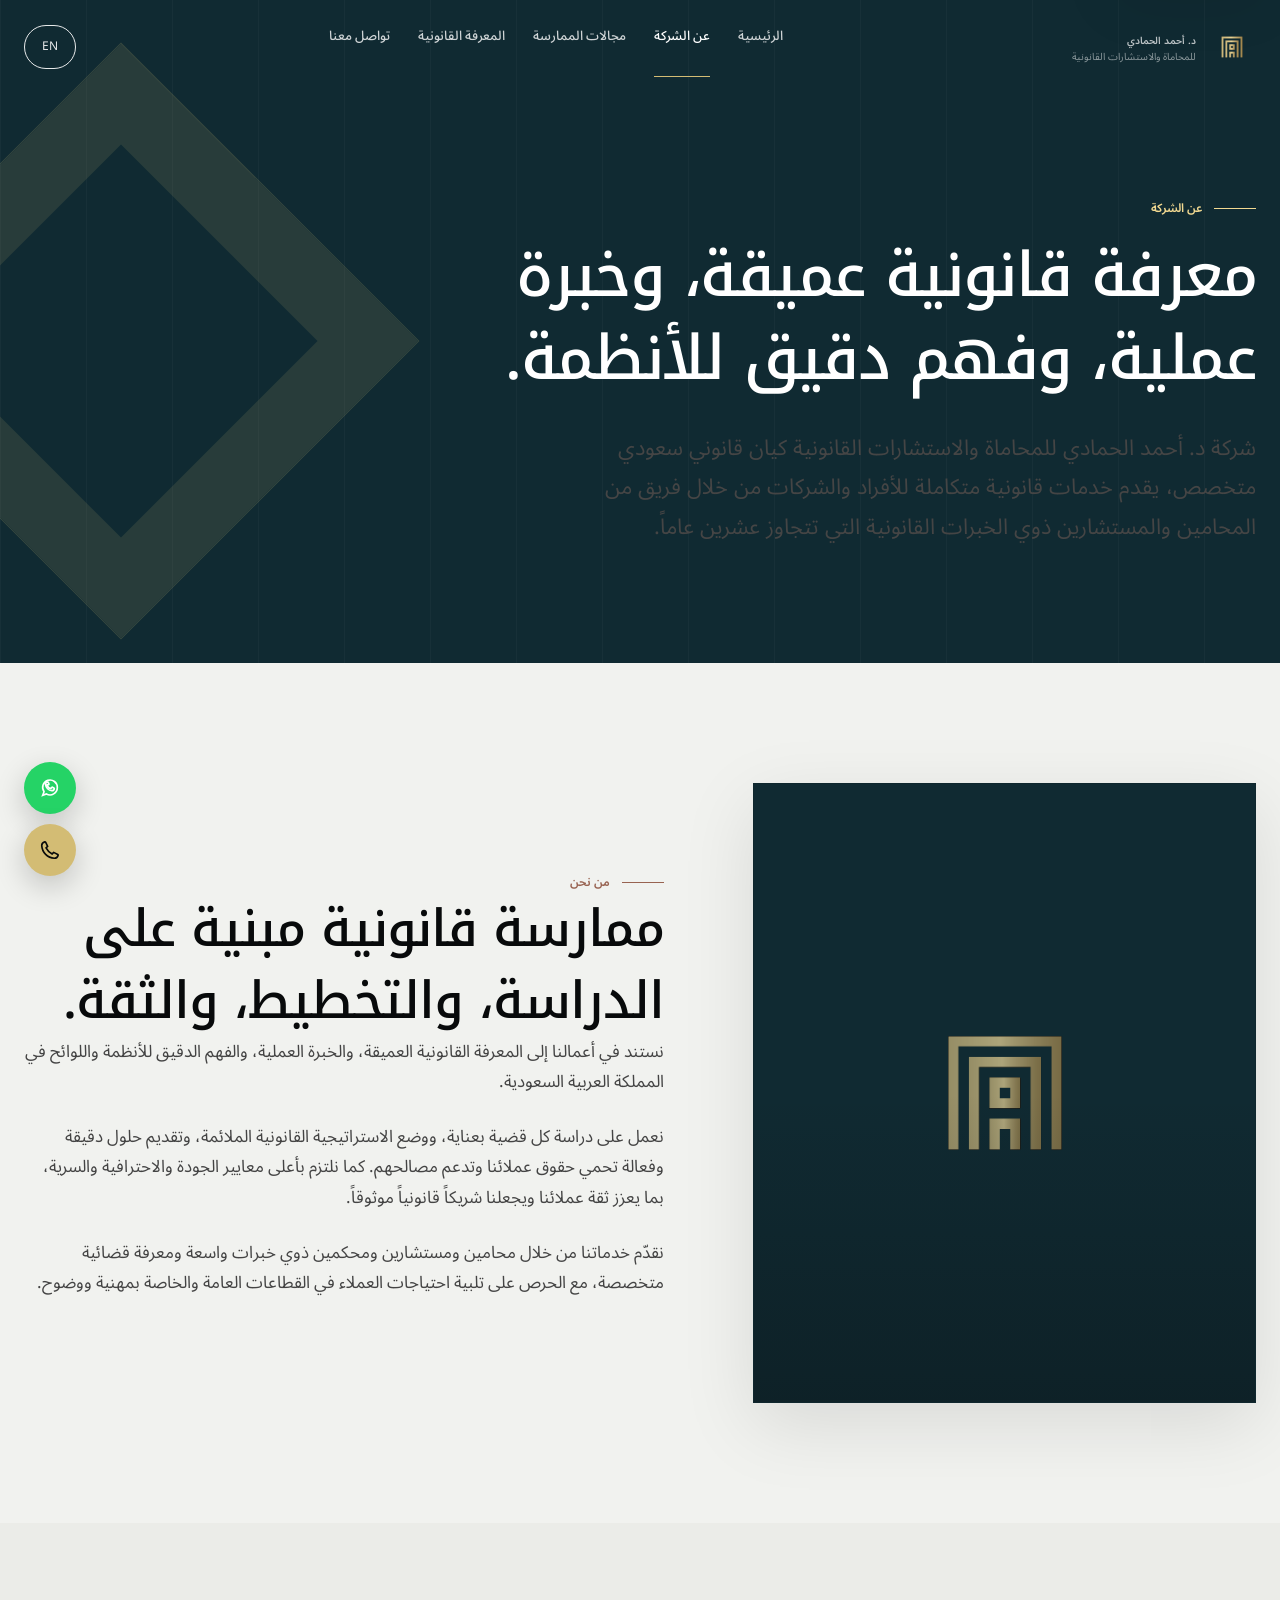
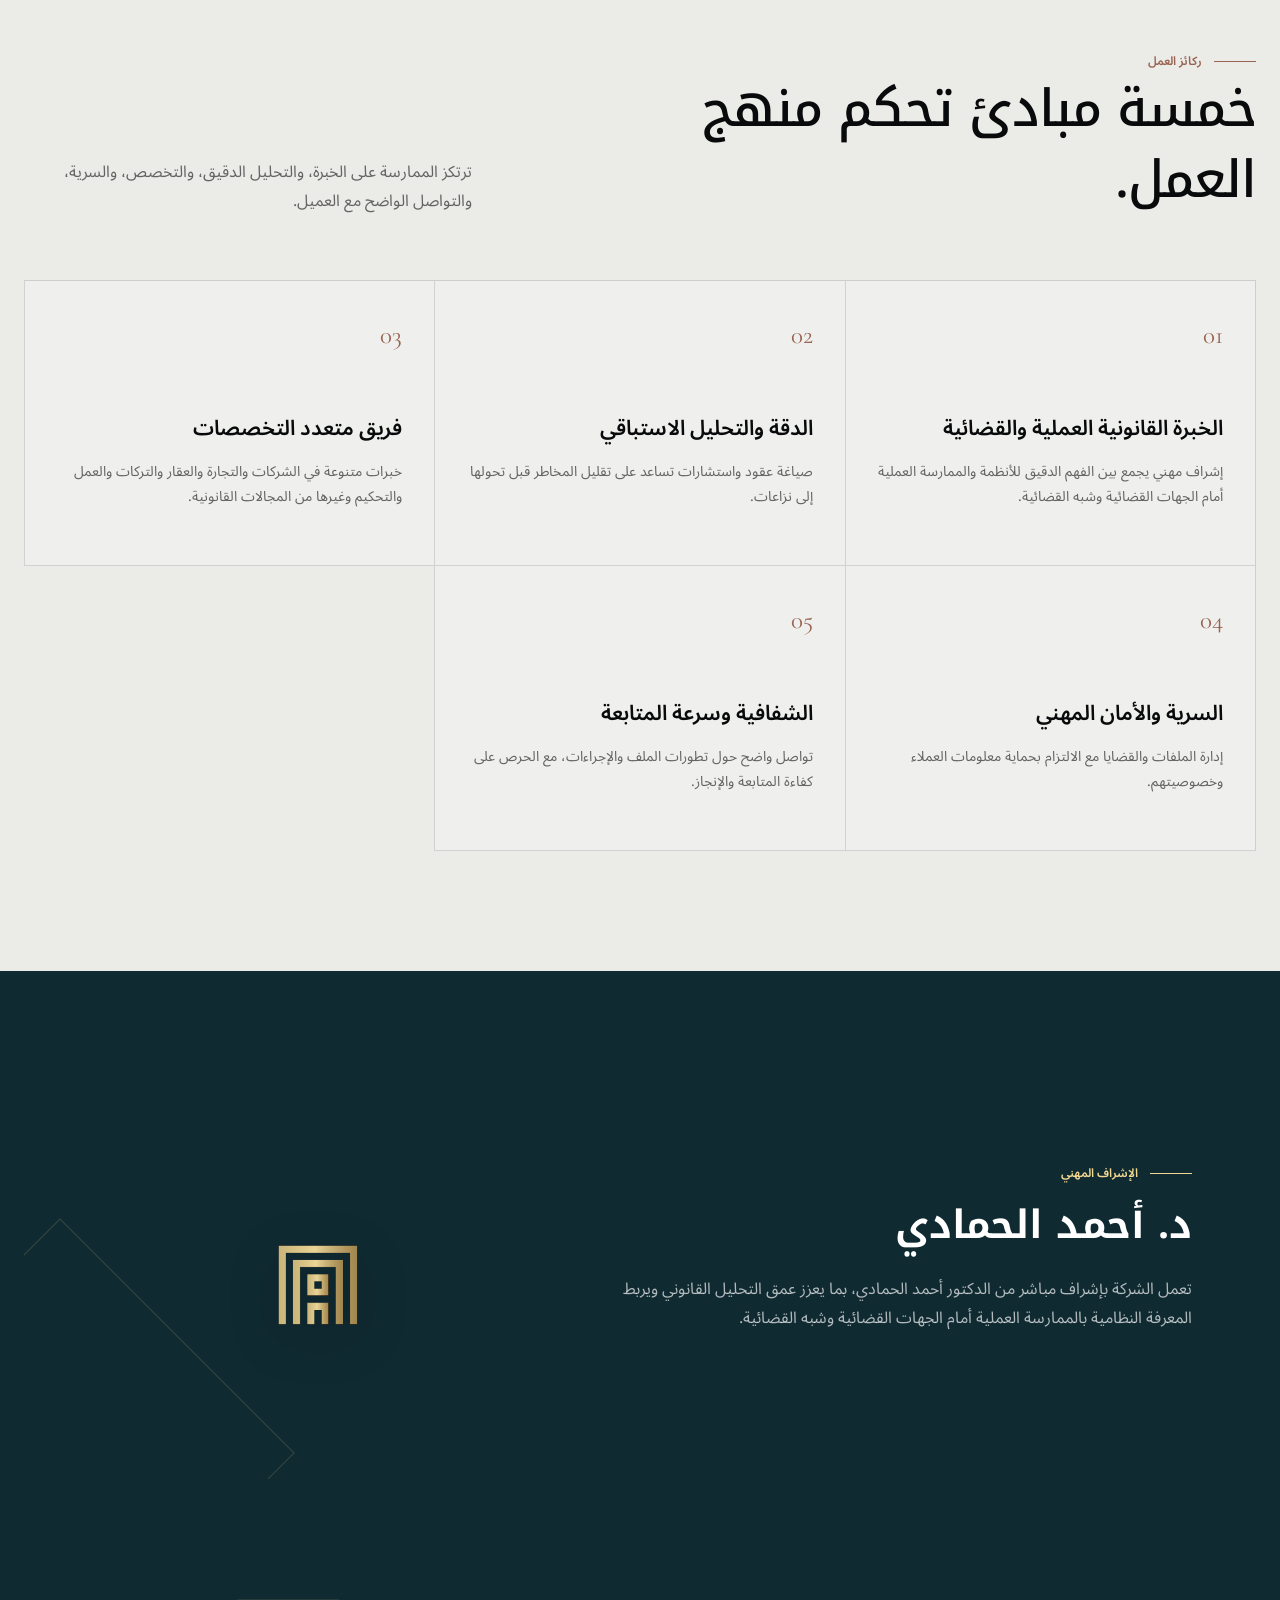
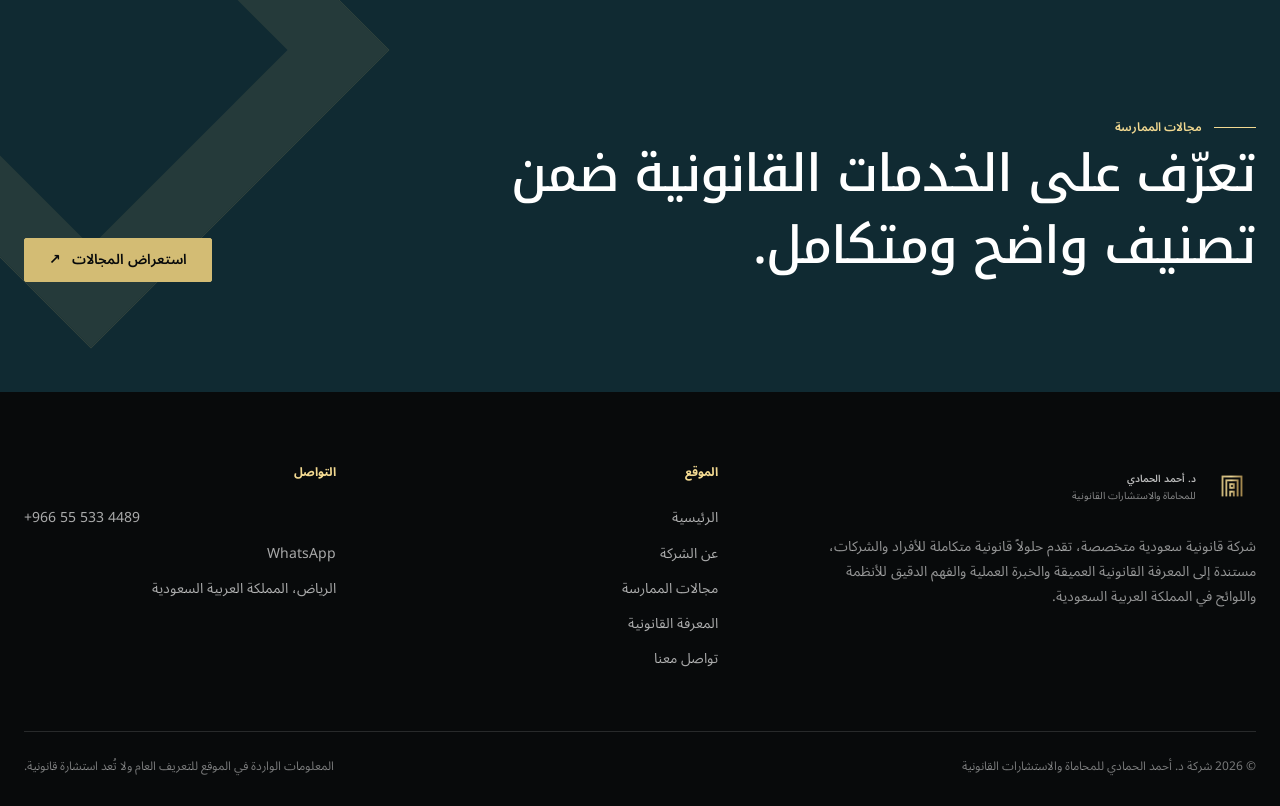
==== commit ab942758: "Refine about.html content and reuse current Al Hammadi media" ====
--- a/about.html
+++ b/about.html
@@ -28,15 +28,15 @@
 </header>
 <main id="main-content">
 <section class="page-hero"><div class="container"><div class="page-hero-copy"><span class="eyebrow light"><span class="lang-ar">عن الشركة</span><span class="lang-en">About the firm</span></span><h1 class="title-xl"><span class="lang-ar">معرفة قانونية عميقة، وخبرة عملية، وفهم دقيق للأنظمة.</span><span class="lang-en">Deep legal knowledge, practical experience and precise understanding of the law.</span></h1><p class="lead"><span class="lang-ar">شركة د. أحمد الحمادي للمحاماة والاستشارات القانونية كيان قانوني سعودي متخصص، يقدم خدمات قانونية متكاملة للأفراد والشركات من خلال فريق من المحامين والمستشارين ذوي الخبرات القانونية التي تتجاوز عشرين عاماً.</span><span class="lang-en">Dr. Ahmad Al Hammadi Law Firm & Legal Consultancy is a specialised Saudi legal practice providing integrated services to individuals and businesses through lawyers and consultants with more than twenty years of legal experience.</span></p></div></div></section>
-<section class="section"><div class="container editorial-split"><div class="visual-panel portrait reveal" aria-hidden="true"><img src="assets/source-images/about-current.png" alt="" loading="lazy"><div class="visual-fallback"><img src="assets/logo.png" alt=""></div></div><div class="copy reveal"><span class="eyebrow"><span class="lang-ar">من نحن</span><span class="lang-en">Who we are</span></span><h2 class="title-lg"><span class="lang-ar">ممارسة قانونية مبنية على الدراسة، والتخطيط، والثقة.</span><span class="lang-en">Legal practice built on analysis, planning and trust.</span></h2><p class="lead"><span class="lang-ar">نستند في أعمالنا إلى المعرفة القانونية العميقة، والخبرة العملية، والفهم الدقيق للأنظمة واللوائح في المملكة العربية السعودية.</span><span class="lang-en">Our work is grounded in deep legal knowledge, practical experience and a precise understanding of the laws and regulations of the Kingdom of Saudi Arabia.</span></p><p><span class="lang-ar">نعمل على دراسة كل قضية بعناية، ووضع الاستراتيجية القانونية الملائمة، وتقديم حلول دقيقة وفعالة تحمي حقوق عملائنا وتدعم مصالحهم. كما نلتزم بأعلى معايير الجودة والاحترافية والسرية، بما يعزز ثقة عملائنا ويجعلنا شريكاً قانونياً موثوقاً.</span><span class="lang-en">We study each matter carefully, develop the appropriate legal strategy and provide precise, effective solutions that protect client rights and support their interests. We maintain high standards of quality, professionalism and confidentiality, reinforcing the trust on which our client relationships are built.</span></p><p><span class="lang-ar">نقدّم خدماتنا من خلال محامين ومستشارين ومحكمين ذوي خبرات واسعة ومعرفة قضائية متخصصة، مع الحرص على تلبية احتياجات العملاء في القطاعات العامة والخاصة بمهنية ووضوح.</span><span class="lang-en">Our services are delivered by lawyers, consultants and arbitrators with broad experience and specialist judicial knowledge, serving clients across public and private sectors with professionalism and clarity.</span></p></div></div></section>
-<section class="section wash"><div class="container"><div class="section-head reveal"><div><span class="eyebrow"><span class="lang-ar">ركائز العمل</span><span class="lang-en">How we work</span></span><h2 class="title-lg"><span class="lang-ar">خمسة مبادئ تظهر بوضوح في نهج الشركة الحالي.</span><span class="lang-en">Five principles that define the firm’s current approach.</span></h2></div><p><span class="lang-ar">صيغت هذه الركائز من مضمون الموقع الحالي للشركة، مع تقليل التكرار والحفاظ على اللغة المهنية نفسها.</span><span class="lang-en">These principles are distilled from the firm’s current website, reducing repetition while preserving its professional tone.</span></p></div><div class="principles-grid">
+<section class="section"><div class="container editorial-split"><div class="visual-panel portrait reveal" aria-hidden="true"><img src="https://alhammadifirm.com/wp-content/uploads/2023/08/-3.png" alt="" loading="lazy"><div class="visual-fallback"><img src="assets/logo.png" alt=""></div></div><div class="copy reveal"><span class="eyebrow"><span class="lang-ar">من نحن</span><span class="lang-en">Who we are</span></span><h2 class="title-lg"><span class="lang-ar">ممارسة قانونية مبنية على الدراسة، والتخطيط، والثقة.</span><span class="lang-en">Legal practice built on analysis, planning and trust.</span></h2><p class="lead"><span class="lang-ar">نستند في أعمالنا إلى المعرفة القانونية العميقة، والخبرة العملية، والفهم الدقيق للأنظمة واللوائح في المملكة العربية السعودية.</span><span class="lang-en">Our work is grounded in deep legal knowledge, practical experience and a precise understanding of the laws and regulations of the Kingdom of Saudi Arabia.</span></p><p><span class="lang-ar">نعمل على دراسة كل قضية بعناية، ووضع الاستراتيجية القانونية الملائمة، وتقديم حلول دقيقة وفعالة تحمي حقوق عملائنا وتدعم مصالحهم. كما نلتزم بأعلى معايير الجودة والاحترافية والسرية، بما يعزز ثقة عملائنا ويجعلنا شريكاً قانونياً موثوقاً.</span><span class="lang-en">We study each matter carefully, develop the appropriate legal strategy and provide precise, effective solutions that protect client rights and support their interests. We maintain high standards of quality, professionalism and confidentiality, reinforcing the trust on which our client relationships are built.</span></p><p><span class="lang-ar">نقدّم خدماتنا من خلال محامين ومستشارين ومحكمين ذوي خبرات واسعة ومعرفة قضائية متخصصة، مع الحرص على تلبية احتياجات العملاء في القطاعات العامة والخاصة بمهنية ووضوح.</span><span class="lang-en">Our services are delivered by lawyers, consultants and arbitrators with broad experience and specialist judicial knowledge, serving clients across public and private sectors with professionalism and clarity.</span></p></div></div></section>
+<section class="section wash"><div class="container"><div class="section-head reveal"><div><span class="eyebrow"><span class="lang-ar">ركائز العمل</span><span class="lang-en">How we work</span></span><h2 class="title-lg"><span class="lang-ar">خمسة مبادئ تحكم منهج العمل.</span><span class="lang-en">Five principles that guide our work.</span></h2></div><p><span class="lang-ar">ترتكز الممارسة على الخبرة، والتحليل الدقيق، والتخصص، والسرية، والتواصل الواضح مع العميل.</span><span class="lang-en">Our practice is grounded in experience, careful analysis, multidisciplinary expertise, confidentiality and clear client communication.</span></p></div><div class="principles-grid">
   <article class="principle reveal"><span>01</span><h3><span class="lang-ar">الخبرة القانونية العملية والقضائية</span><span class="lang-en">Practical & judicial experience</span></h3><p><span class="lang-ar">إشراف مهني يجمع بين الفهم الدقيق للأنظمة والممارسة العملية أمام الجهات القضائية وشبه القضائية.</span><span class="lang-en">Professional oversight combining precise legal understanding with practical work before judicial and quasi-judicial bodies.</span></p></article>
   <article class="principle reveal"><span>02</span><h3><span class="lang-ar">الدقة والتحليل الاستباقي</span><span class="lang-en">Precision & proactive analysis</span></h3><p><span class="lang-ar">صياغة عقود واستشارات تساعد على تقليل المخاطر قبل تحولها إلى نزاعات.</span><span class="lang-en">Contracts and advisory designed to reduce risk before it becomes a dispute.</span></p></article>
   <article class="principle reveal"><span>03</span><h3><span class="lang-ar">فريق متعدد التخصصات</span><span class="lang-en">Multi-disciplinary team</span></h3><p><span class="lang-ar">خبرات متنوعة في الشركات والتجارة والعقار والتركات والعمل والتحكيم وغيرها من المجالات القانونية.</span><span class="lang-en">Diverse experience across corporate, commercial, real estate, estates, employment, arbitration and other legal fields.</span></p></article>
   <article class="principle reveal"><span>04</span><h3><span class="lang-ar">السرية والأمان المهني</span><span class="lang-en">Confidentiality & professional security</span></h3><p><span class="lang-ar">إدارة الملفات والقضايا مع الالتزام بحماية معلومات العملاء وخصوصيتهم.</span><span class="lang-en">Matters are handled with a commitment to protecting client information and privacy.</span></p></article>
   <article class="principle reveal"><span>05</span><h3><span class="lang-ar">الشفافية وسرعة المتابعة</span><span class="lang-en">Transparency & responsive follow-up</span></h3><p><span class="lang-ar">تواصل واضح حول تطورات الملف والإجراءات، مع الحرص على كفاءة المتابعة والإنجاز.</span><span class="lang-en">Clear communication on progress and procedure, with an emphasis on efficient follow-up and delivery.</span></p></article>
 </div></div></section>
-<section class="section dark"><div class="container founder-card reveal"><div><span class="eyebrow light"><span class="lang-ar">الإشراف المهني</span><span class="lang-en">Professional oversight</span></span><h2 class="founder-name"><span class="lang-ar">د. أحمد الحمادي</span><span class="lang-en">Dr. Ahmad Al Hammadi</span></h2><p><span class="lang-ar">يبرز الموقع الحالي الإشراف المباشر للدكتور أحمد الحمادي على أعمال الشركة، بما يدعم عمق التحليل القانوني ويربط المعرفة النظامية بالممارسة العملية.</span><span class="lang-en">The current website highlights Dr. Ahmad Al Hammadi’s direct oversight of the firm’s work, supporting rigorous legal analysis and connecting legal knowledge with practical experience.</span></p></div><div class="founder-monogram"><img src="assets/logo.png" alt="شعار الحمادي"></div></div></section>
+<section class="section dark"><div class="container founder-card reveal"><div><span class="eyebrow light"><span class="lang-ar">الإشراف المهني</span><span class="lang-en">Professional oversight</span></span><h2 class="founder-name"><span class="lang-ar">د. أحمد الحمادي</span><span class="lang-en">Dr. Ahmad Al Hammadi</span></h2><p><span class="lang-ar">تعمل الشركة بإشراف مباشر من الدكتور أحمد الحمادي، بما يعزز عمق التحليل القانوني ويربط المعرفة النظامية بالممارسة العملية أمام الجهات القضائية وشبه القضائية.</span><span class="lang-en">The firm operates under the direct oversight of Dr. Ahmad Al Hammadi, strengthening legal analysis and connecting regulatory knowledge with practical experience before judicial and quasi-judicial bodies.</span></p></div><div class="founder-monogram"><img src="assets/logo.png" alt="شعار الحمادي"></div></div></section>
 <section class="cta"><div class="container cta-inner"><div><span class="eyebrow light"><span class="lang-ar">مجالات الممارسة</span><span class="lang-en">Practice areas</span></span><h2 class="title-lg"><span class="lang-ar">تعرّف على الخدمات القانونية ضمن تصنيف واضح ومتكامل.</span><span class="lang-en">Explore the firm’s legal services within a clear, integrated structure.</span></h2></div><a class="btn-primary" href="practice-areas.html"><span class="lang-ar">استعراض المجالات</span><span class="lang-en">Explore practice areas</span> <span>↗</span></a></div></section>
 </main>
 
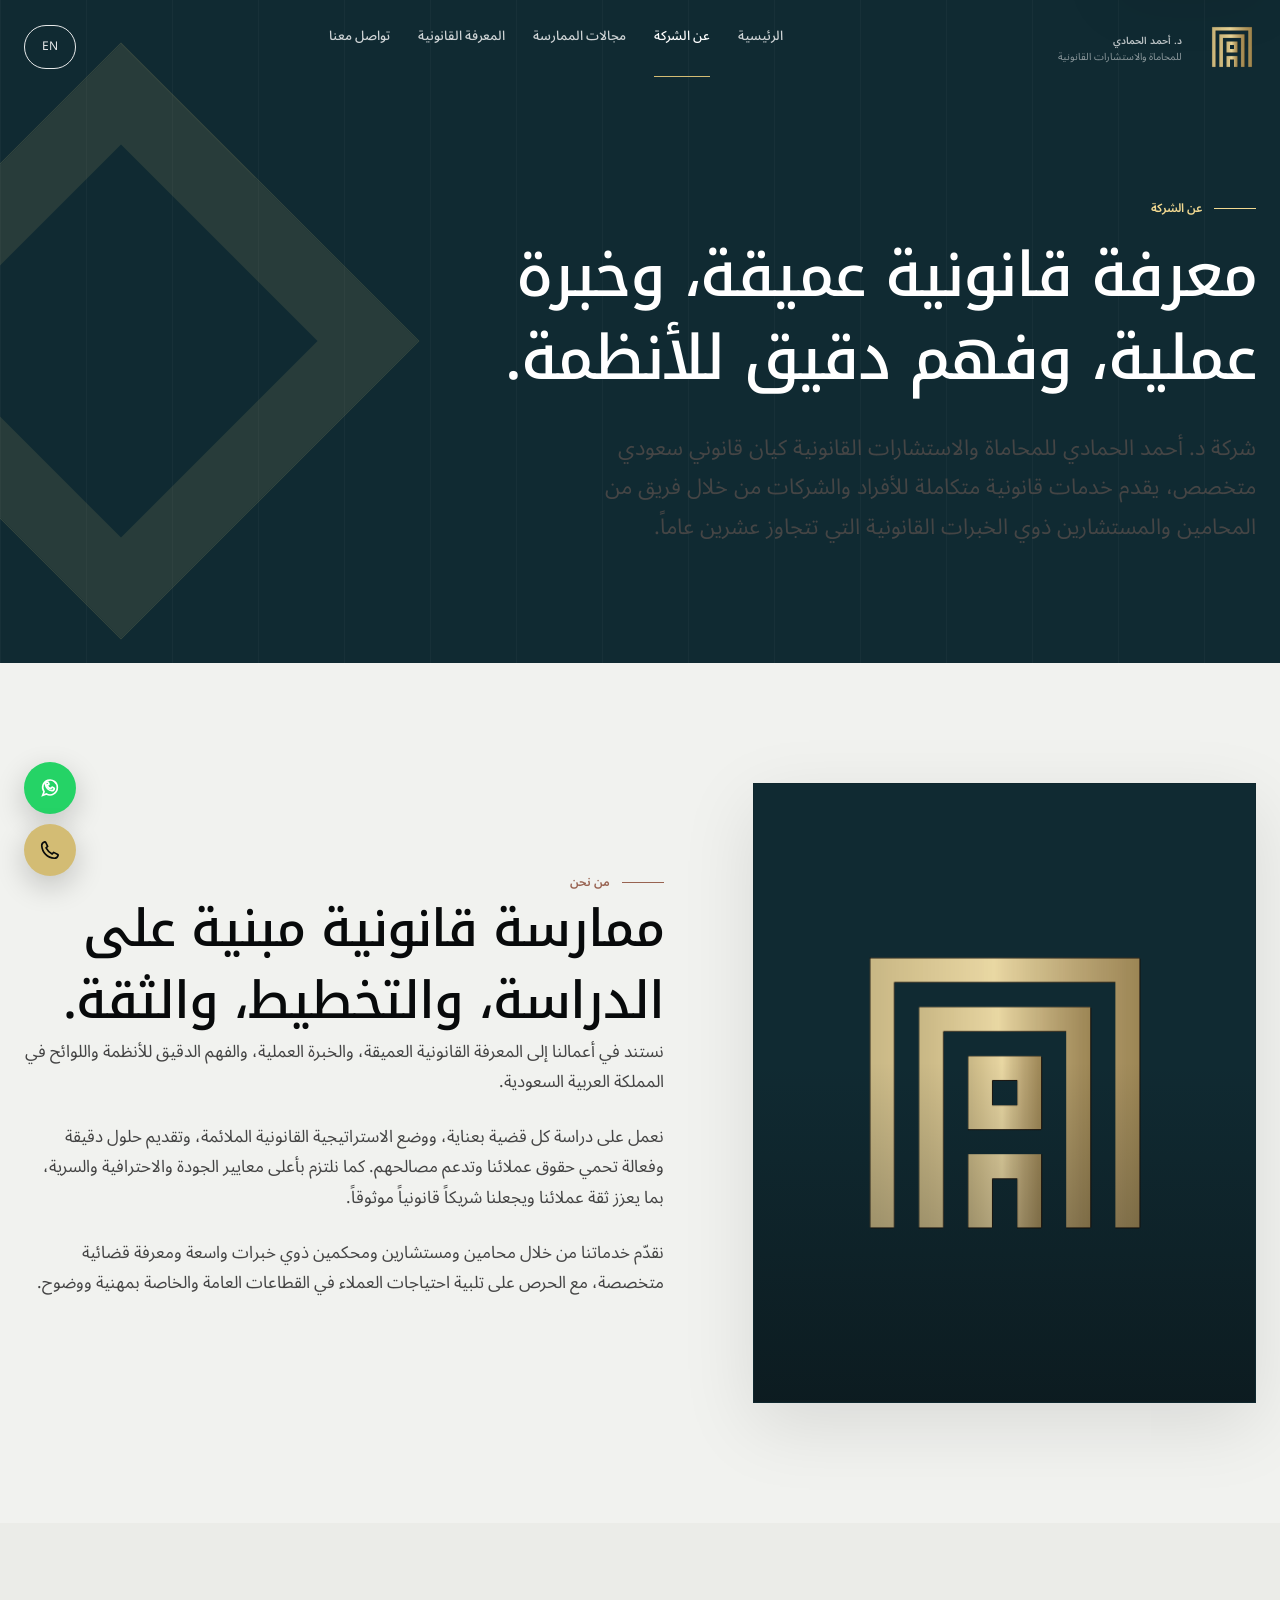
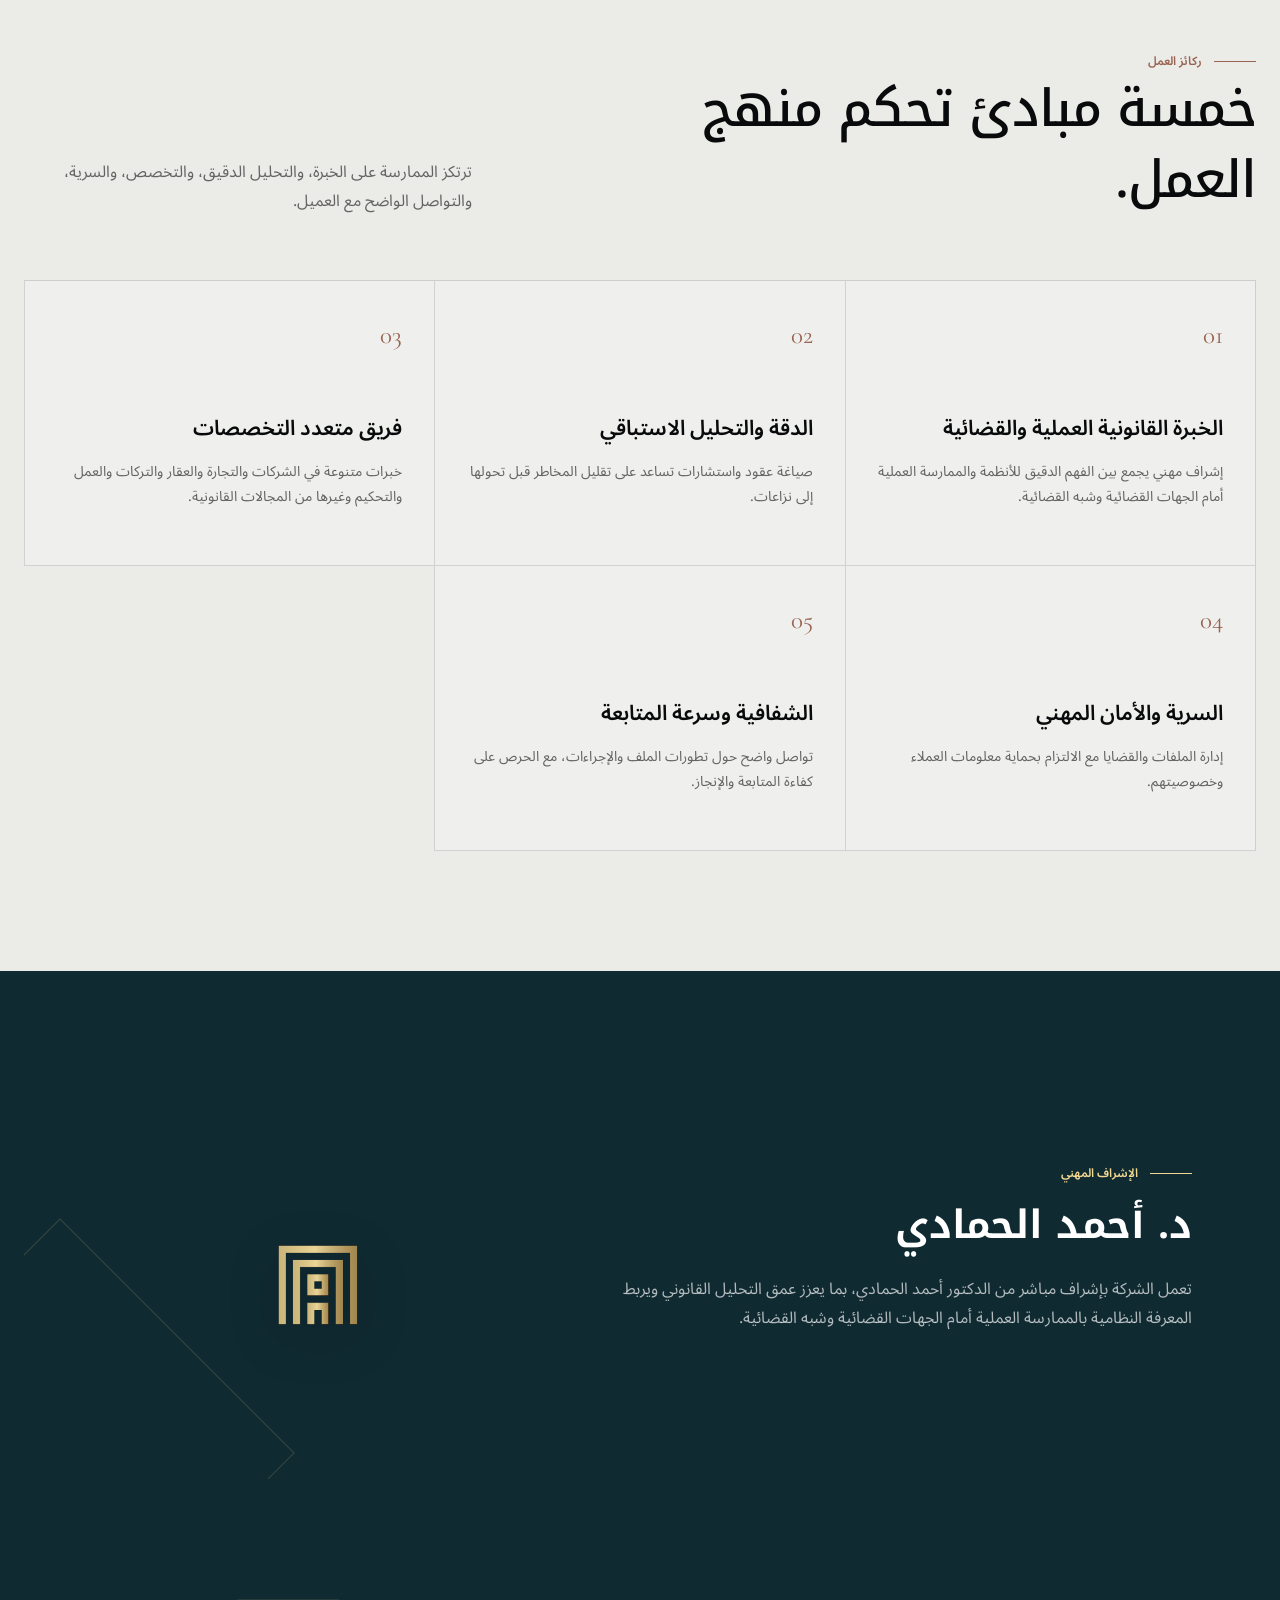
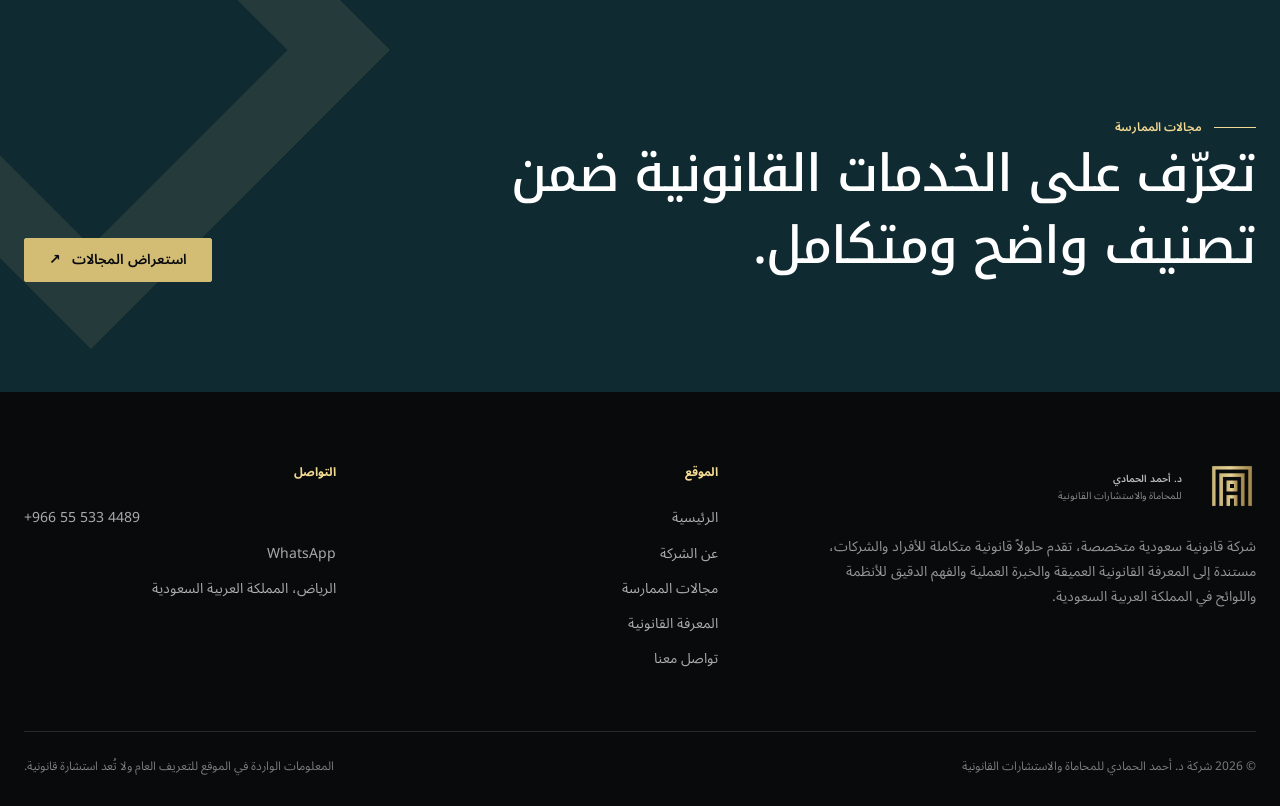
==== commit fa343adf: "Self-host published Al Hammadi media in about.html" ====
--- a/about.html
+++ b/about.html
@@ -28,7 +28,7 @@
 </header>
 <main id="main-content">
 <section class="page-hero"><div class="container"><div class="page-hero-copy"><span class="eyebrow light"><span class="lang-ar">عن الشركة</span><span class="lang-en">About the firm</span></span><h1 class="title-xl"><span class="lang-ar">معرفة قانونية عميقة، وخبرة عملية، وفهم دقيق للأنظمة.</span><span class="lang-en">Deep legal knowledge, practical experience and precise understanding of the law.</span></h1><p class="lead"><span class="lang-ar">شركة د. أحمد الحمادي للمحاماة والاستشارات القانونية كيان قانوني سعودي متخصص، يقدم خدمات قانونية متكاملة للأفراد والشركات من خلال فريق من المحامين والمستشارين ذوي الخبرات القانونية التي تتجاوز عشرين عاماً.</span><span class="lang-en">Dr. Ahmad Al Hammadi Law Firm & Legal Consultancy is a specialised Saudi legal practice providing integrated services to individuals and businesses through lawyers and consultants with more than twenty years of legal experience.</span></p></div></div></section>
-<section class="section"><div class="container editorial-split"><div class="visual-panel portrait reveal" aria-hidden="true"><img src="https://alhammadifirm.com/wp-content/uploads/2023/08/-3.png" alt="" loading="lazy"><div class="visual-fallback"><img src="assets/logo.png" alt=""></div></div><div class="copy reveal"><span class="eyebrow"><span class="lang-ar">من نحن</span><span class="lang-en">Who we are</span></span><h2 class="title-lg"><span class="lang-ar">ممارسة قانونية مبنية على الدراسة، والتخطيط، والثقة.</span><span class="lang-en">Legal practice built on analysis, planning and trust.</span></h2><p class="lead"><span class="lang-ar">نستند في أعمالنا إلى المعرفة القانونية العميقة، والخبرة العملية، والفهم الدقيق للأنظمة واللوائح في المملكة العربية السعودية.</span><span class="lang-en">Our work is grounded in deep legal knowledge, practical experience and a precise understanding of the laws and regulations of the Kingdom of Saudi Arabia.</span></p><p><span class="lang-ar">نعمل على دراسة كل قضية بعناية، ووضع الاستراتيجية القانونية الملائمة، وتقديم حلول دقيقة وفعالة تحمي حقوق عملائنا وتدعم مصالحهم. كما نلتزم بأعلى معايير الجودة والاحترافية والسرية، بما يعزز ثقة عملائنا ويجعلنا شريكاً قانونياً موثوقاً.</span><span class="lang-en">We study each matter carefully, develop the appropriate legal strategy and provide precise, effective solutions that protect client rights and support their interests. We maintain high standards of quality, professionalism and confidentiality, reinforcing the trust on which our client relationships are built.</span></p><p><span class="lang-ar">نقدّم خدماتنا من خلال محامين ومستشارين ومحكمين ذوي خبرات واسعة ومعرفة قضائية متخصصة، مع الحرص على تلبية احتياجات العملاء في القطاعات العامة والخاصة بمهنية ووضوح.</span><span class="lang-en">Our services are delivered by lawyers, consultants and arbitrators with broad experience and specialist judicial knowledge, serving clients across public and private sectors with professionalism and clarity.</span></p></div></div></section>
+<section class="section"><div class="container editorial-split"><div class="visual-panel portrait reveal" aria-hidden="true"><img src="assets/logo.png" alt="" loading="lazy"><div class="visual-fallback"><img src="assets/logo.png" alt=""></div></div><div class="copy reveal"><span class="eyebrow"><span class="lang-ar">من نحن</span><span class="lang-en">Who we are</span></span><h2 class="title-lg"><span class="lang-ar">ممارسة قانونية مبنية على الدراسة، والتخطيط، والثقة.</span><span class="lang-en">Legal practice built on analysis, planning and trust.</span></h2><p class="lead"><span class="lang-ar">نستند في أعمالنا إلى المعرفة القانونية العميقة، والخبرة العملية، والفهم الدقيق للأنظمة واللوائح في المملكة العربية السعودية.</span><span class="lang-en">Our work is grounded in deep legal knowledge, practical experience and a precise understanding of the laws and regulations of the Kingdom of Saudi Arabia.</span></p><p><span class="lang-ar">نعمل على دراسة كل قضية بعناية، ووضع الاستراتيجية القانونية الملائمة، وتقديم حلول دقيقة وفعالة تحمي حقوق عملائنا وتدعم مصالحهم. كما نلتزم بأعلى معايير الجودة والاحترافية والسرية، بما يعزز ثقة عملائنا ويجعلنا شريكاً قانونياً موثوقاً.</span><span class="lang-en">We study each matter carefully, develop the appropriate legal strategy and provide precise, effective solutions that protect client rights and support their interests. We maintain high standards of quality, professionalism and confidentiality, reinforcing the trust on which our client relationships are built.</span></p><p><span class="lang-ar">نقدّم خدماتنا من خلال محامين ومستشارين ومحكمين ذوي خبرات واسعة ومعرفة قضائية متخصصة، مع الحرص على تلبية احتياجات العملاء في القطاعات العامة والخاصة بمهنية ووضوح.</span><span class="lang-en">Our services are delivered by lawyers, consultants and arbitrators with broad experience and specialist judicial knowledge, serving clients across public and private sectors with professionalism and clarity.</span></p></div></div></section>
 <section class="section wash"><div class="container"><div class="section-head reveal"><div><span class="eyebrow"><span class="lang-ar">ركائز العمل</span><span class="lang-en">How we work</span></span><h2 class="title-lg"><span class="lang-ar">خمسة مبادئ تحكم منهج العمل.</span><span class="lang-en">Five principles that guide our work.</span></h2></div><p><span class="lang-ar">ترتكز الممارسة على الخبرة، والتحليل الدقيق، والتخصص، والسرية، والتواصل الواضح مع العميل.</span><span class="lang-en">Our practice is grounded in experience, careful analysis, multidisciplinary expertise, confidentiality and clear client communication.</span></p></div><div class="principles-grid">
   <article class="principle reveal"><span>01</span><h3><span class="lang-ar">الخبرة القانونية العملية والقضائية</span><span class="lang-en">Practical & judicial experience</span></h3><p><span class="lang-ar">إشراف مهني يجمع بين الفهم الدقيق للأنظمة والممارسة العملية أمام الجهات القضائية وشبه القضائية.</span><span class="lang-en">Professional oversight combining precise legal understanding with practical work before judicial and quasi-judicial bodies.</span></p></article>
   <article class="principle reveal"><span>02</span><h3><span class="lang-ar">الدقة والتحليل الاستباقي</span><span class="lang-en">Precision & proactive analysis</span></h3><p><span class="lang-ar">صياغة عقود واستشارات تساعد على تقليل المخاطر قبل تحولها إلى نزاعات.</span><span class="lang-en">Contracts and advisory designed to reduce risk before it becomes a dispute.</span></p></article>
--- a/assets/styles.css
+++ b/assets/styles.css
@@ -130,8 +130,8 @@
 }
 .header-inner { min-height: 94px; display: flex; align-items: center; justify-content: space-between; gap: 26px; }
 .brand { display: flex; align-items: center; gap: 12px; min-width: 220px; }
-.brand img { width: 48px; height: 48px; }
-.brand-copy { line-height: 1.25; }
+.brand img { width: 48px; height: 48px; transform: scale(1.9); transform-origin: center; }
+.brand-copy { line-height: 1.25; margin-inline-start: 14px; }
 .brand-copy strong { display: block; font-size: 13px; font-weight: 600; }
 .brand-copy span { display: block; font-size: 10px; opacity: .72; margin-top: 4px; }
 .nav { display: flex; align-items: center; gap: 28px; font-size: 13px; font-weight: 500; }
@@ -361,7 +361,7 @@
   .header-inner { min-height:78px; }
   .brand { min-width:0; }
   .brand img { width:42px; height:42px; }
-  .brand-copy { display:none; }
+  .brand-copy { display:none; margin-inline-start:0; }
   .hero { padding-top:100px; min-height:720px; }
   .hero-inner { padding-bottom:55px; }
   .hero-bottom { gap:12px; }
@@ -539,3 +539,31 @@
   .floating-actions { bottom:max(24px, env(safe-area-inset-bottom)); }
   @media (max-width:680px) { .floating-actions { bottom:max(14px, env(safe-area-inset-bottom)); } }
 }
+
+/* v3 responsive and content-media audit */
+img { height:auto; }
+.practice-icon, .practice-detail-head img { width:42px; height:42px; object-fit:contain; filter:grayscale(1) sepia(.15); opacity:.82; }
+.practice-top { display:flex; align-items:center; justify-content:space-between; gap:18px; min-height:44px; }
+.practice-card:hover .practice-icon { filter:none; opacity:1; }
+.visual-panel { position:relative; min-height:560px; overflow:hidden; background:var(--night); }
+.visual-panel > img { width:100%; height:100%; position:absolute; inset:0; object-fit:cover; object-position:center; }
+.visual-panel::after { content:''; position:absolute; inset:0; background:linear-gradient(180deg, transparent 45%, rgba(8,10,11,.45)); pointer-events:none; }
+.visual-fallback { position:absolute; inset:0; display:none; align-items:center; justify-content:center; background:var(--night); }
+.visual-fallback img { width:min(42%,220px); filter:drop-shadow(0 12px 32px rgba(0,0,0,.22)); }
+.visual-panel.image-missing > img { display:none; }
+.visual-panel.image-missing .visual-fallback { display:flex; }
+@media (prefers-reduced-motion:reduce){
+  html{scroll-behavior:auto}
+  *,*::before,*::after{animation-duration:.01ms!important;transition-duration:.01ms!important;scroll-behavior:auto!important}
+  .reveal{opacity:1;transform:none}
+}
+@media (max-width:680px){
+  .site-header .brand{display:flex;flex:0 0 auto}
+  .site-header .brand img{width:40px;height:40px}
+  .header-inner{gap:12px}
+  .header-actions{margin-inline-start:auto}
+  .visual-panel{min-height:340px}
+  .practice-top{min-height:40px}
+  .practice-icon,.practice-detail-head img{width:36px;height:36px}
+}
+@media (max-width:390px){ .hero-side{padding-bottom:6px} }
